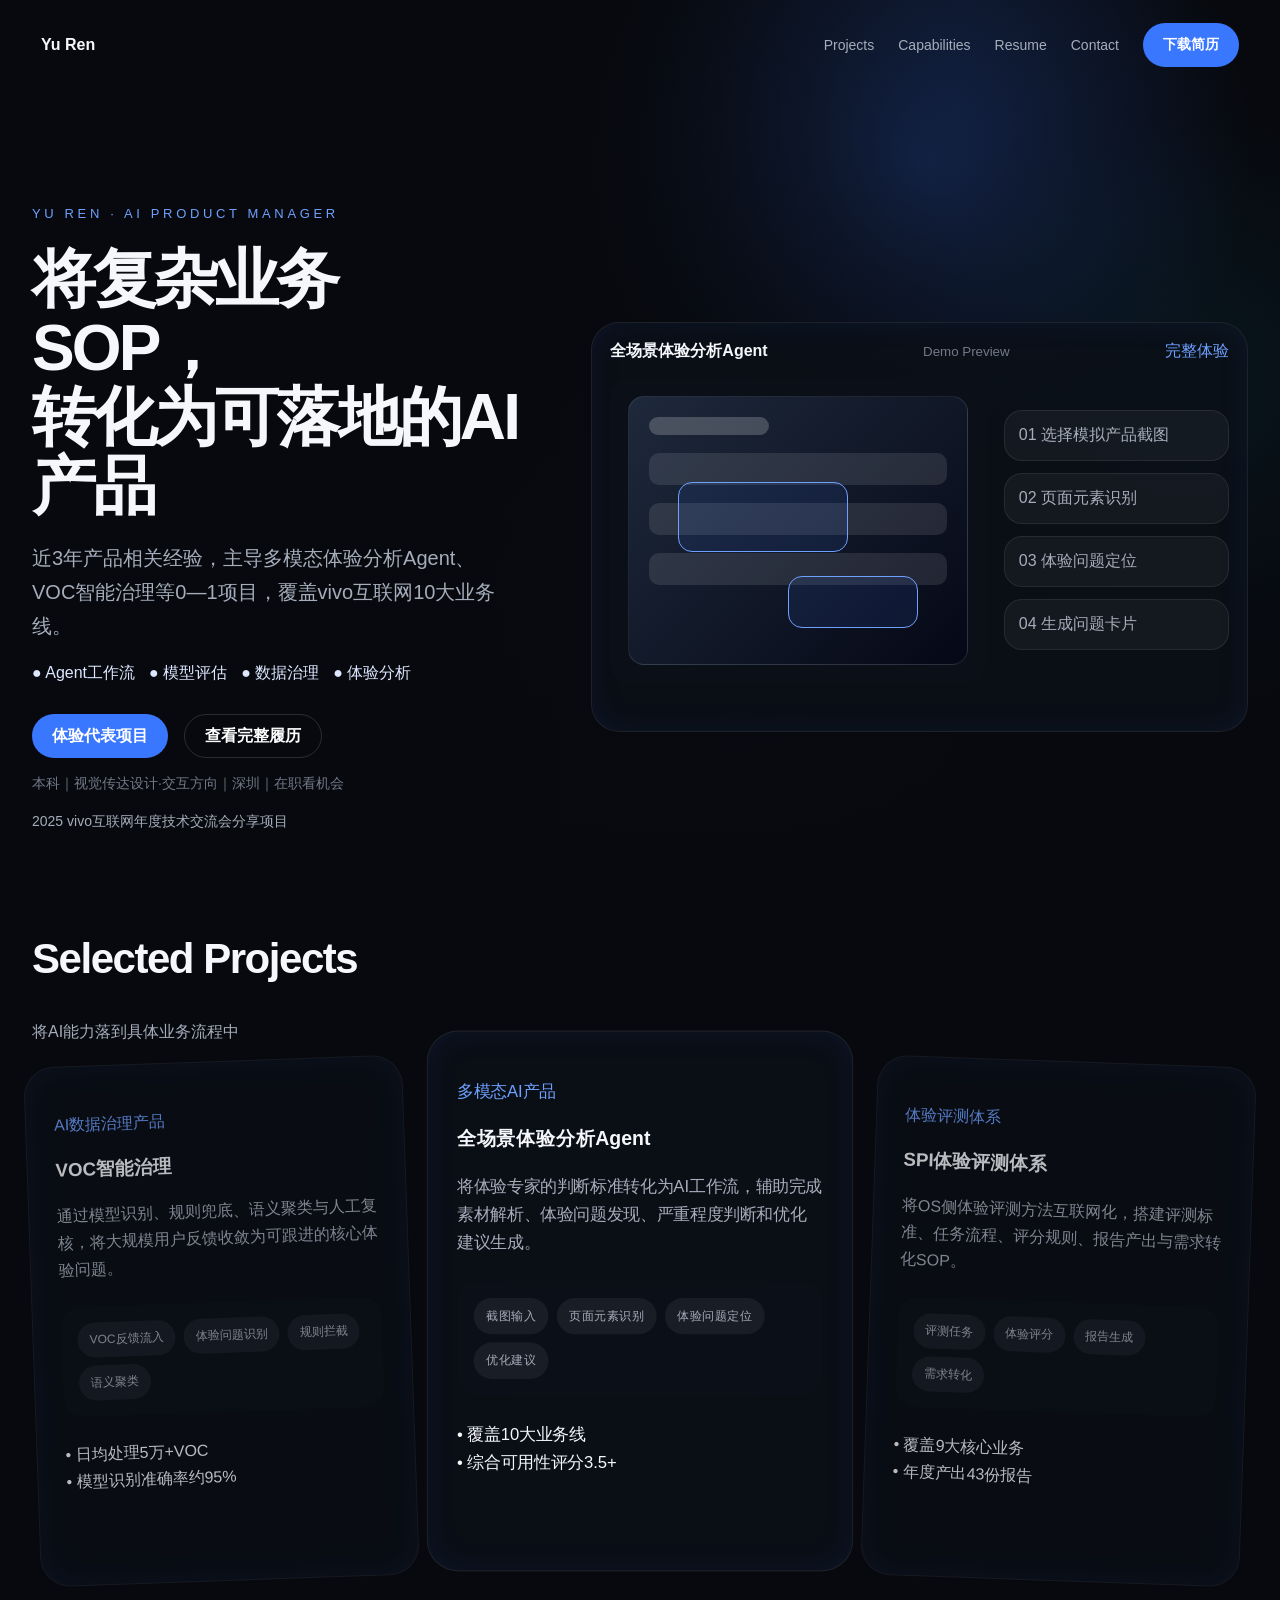
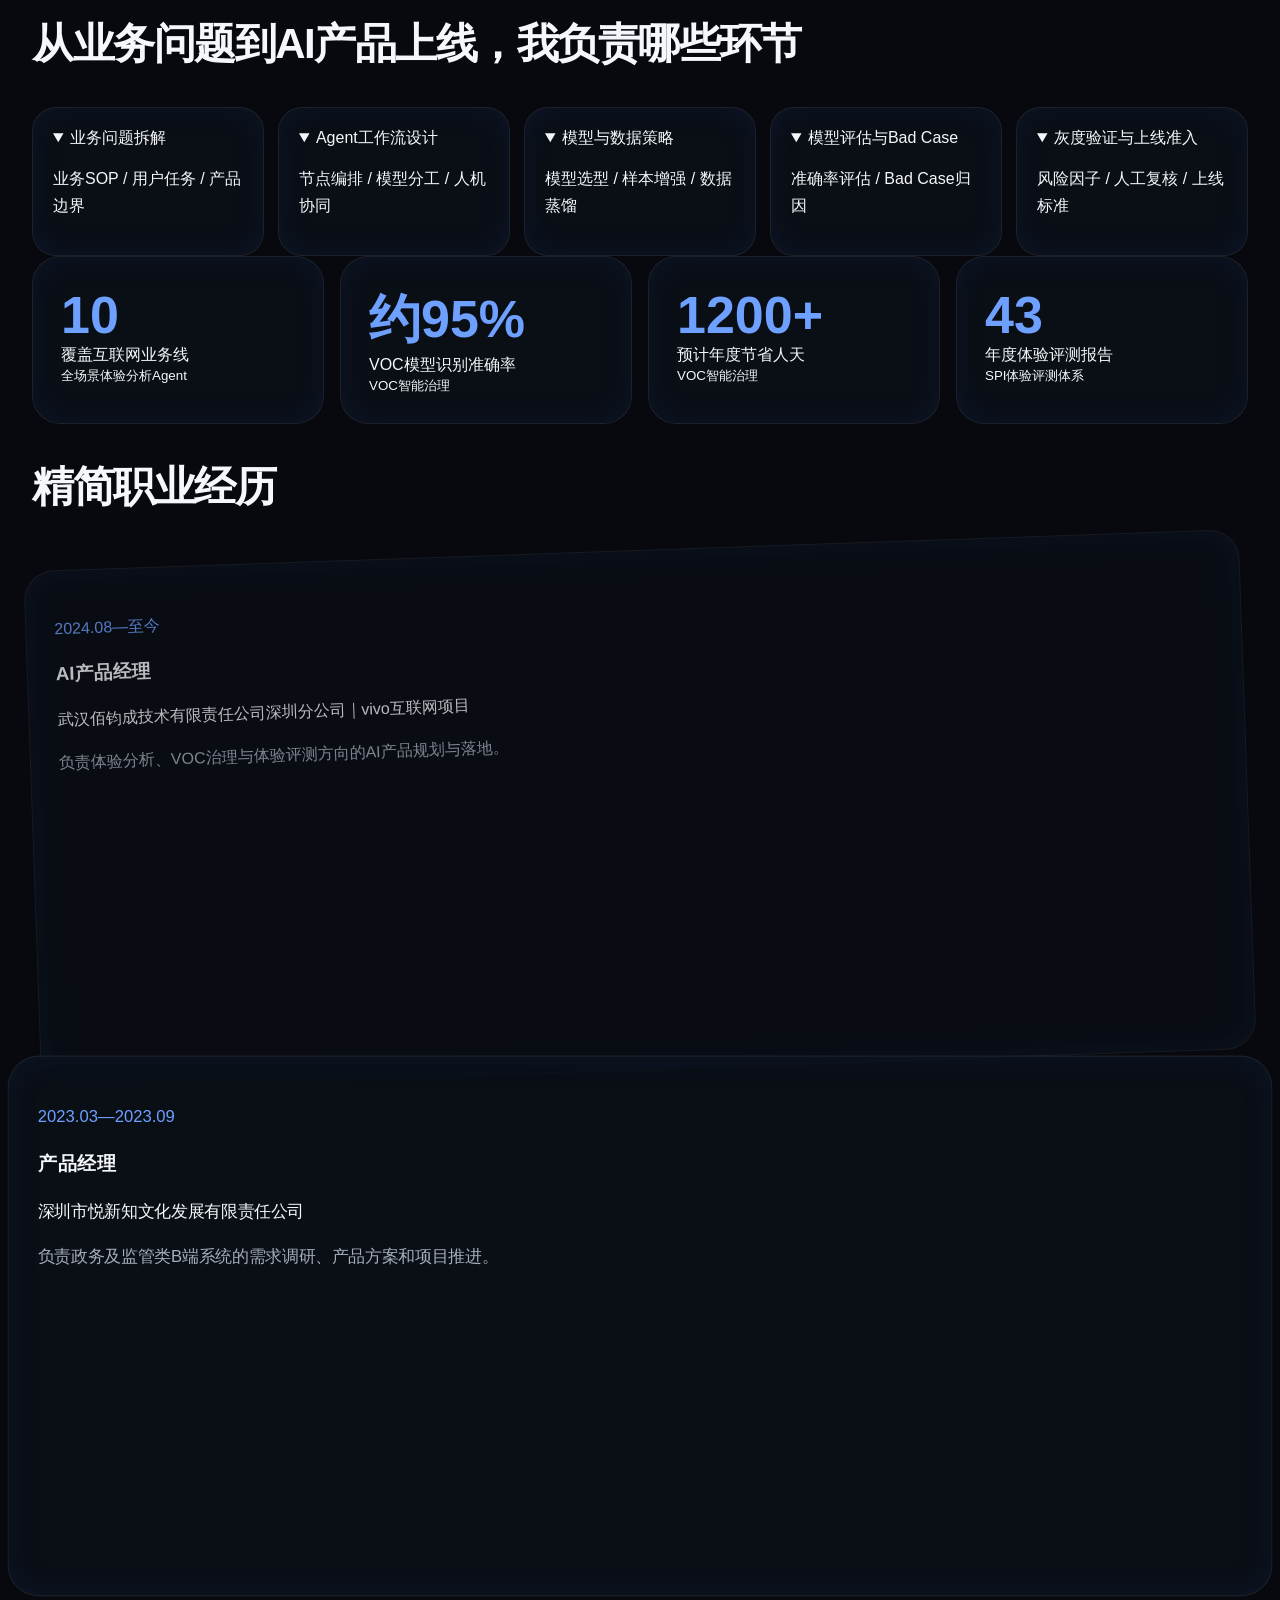
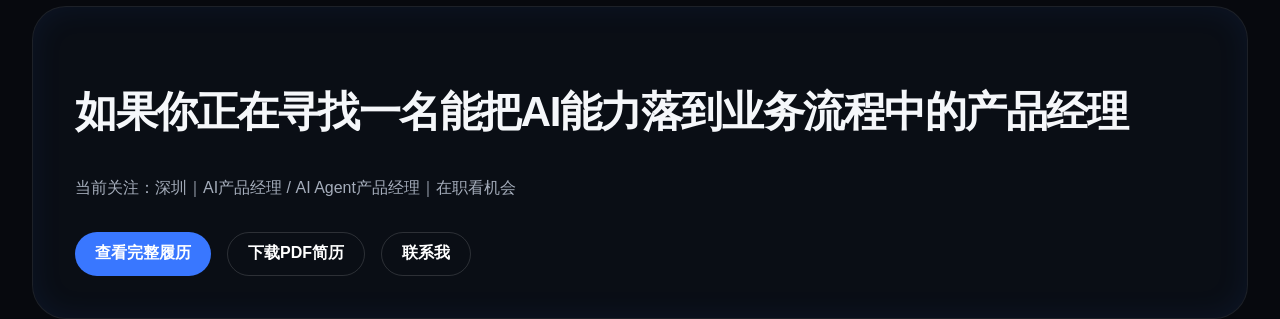
==== index.html @ 986f61cc "Create index.html" ====
<!doctype html>
<html lang="zh-CN">
<head>
  <meta charset="utf-8" />
  <meta name="viewport" content="width=device-width, initial-scale=1" />
  <title>Yu Ren · AI Product Manager Preview</title>
  <style>
    :root{--bg:#07090E;--card:#10141C;--blue:#3977FF;--hi:#6EA0FF;--text:#F5F7FA;--muted:#A5ADBB;--weak:#717987}*{box-sizing:border-box}html{scroll-behavior:smooth}body{margin:0;background:var(--bg);color:var(--text);font-family:Inter,-apple-system,BlinkMacSystemFont,"Segoe UI",sans-serif}a{color:inherit;text-decoration:none}.shell{max-width:1440px;margin:auto;padding:0 32px}.nav{position:fixed;z-index:20;top:16px;left:50%;transform:translateX(-50%);width:min(1440px,calc(100% - 32px));display:flex;align-items:center;justify-content:space-between;min-height:58px;padding:0 24px;border:1px solid transparent;border-radius:18px;transition:.25s}.nav:hover,.nav.scrolled{background:rgba(7,9,14,.62);backdrop-filter:blur(18px);border-color:rgba(255,255,255,.08)}.nav-links{display:flex;gap:24px;align-items:center;color:var(--muted);font-size:14px}.btn{display:inline-flex;align-items:center;min-height:44px;border-radius:999px;padding:0 20px;background:var(--blue);font-weight:650;color:white}.btn.secondary{background:transparent;border:1px solid rgba(255,255,255,.14)}.hero{position:relative;min-height:800px;height:100vh;overflow:hidden}.diffusion{position:absolute;inset:0;background:radial-gradient(circle at 72% 18%,rgba(57,119,255,.46),transparent 28%),radial-gradient(circle at 93% 46%,rgba(28,207,255,.18),transparent 23%),radial-gradient(circle at 55% 72%,rgba(70,68,185,.24),transparent 30%),#07090E;animation:drift 16s ease-in-out infinite alternate}.diffusion:after{content:"";position:absolute;inset:0;background:linear-gradient(90deg,#07090E 0%,rgba(7,9,14,.9) 38%,rgba(7,9,14,.38) 75%),linear-gradient(180deg,transparent 0%,#07090E 96%)}@keyframes drift{to{transform:scale(1.08) translate(-2%,1%);filter:blur(8px) saturate(1.12)}}.hero-grid{position:relative;z-index:1;display:grid;grid-template-columns:.4fr .06fr .54fr;align-items:center;min-height:100%;padding-top:110px}.eyebrow{font-size:13px;letter-spacing:.28em;color:var(--hi)}h1{font-size:64px;line-height:1.08;margin:24px 0 0;letter-spacing:-.045em}p{line-height:1.7}.lead{font-size:20px;color:var(--muted);max-width:610px}.tags{display:flex;gap:14px;flex-wrap:wrap;color:#DDE7FF}.actions{display:flex;gap:16px;flex-wrap:wrap;margin-top:30px}.glass{background:rgba(12,16,24,.82);border:1px solid rgba(255,255,255,.08);box-shadow:inset 0 0 32px rgba(57,119,255,.08)}.demo{border-radius:28px;padding:18px;aspect-ratio:16/10;overflow:hidden}.demo-head{display:flex;justify-content:space-between;align-items:center;gap:12px}.demo-body{height:82%;display:grid;grid-template-columns:1.25fr .75fr;gap:18px;margin-top:16px}.screen{position:relative;border-radius:20px;background:#0B1018;padding:18px}.mock{height:100%;border-radius:16px;border:1px solid rgba(255,255,255,.1);background:linear-gradient(135deg,#1e293b,#050816);padding:20px}.line{height:32px;margin-top:18px;border-radius:10px;background:rgba(255,255,255,.1)}.box{position:absolute;border:1px solid var(--hi);background:rgba(57,119,255,.1);border-radius:14px;animation:pulse 10.5s infinite}.box.a{left:18%;top:34%;width:170px;height:70px}.box.b{right:18%;bottom:18%;width:130px;height:52px;animation-delay:2s}.steps{display:grid;align-content:center;gap:12px}.step{padding:14px;border-radius:18px;background:rgba(255,255,255,.045);border:1px solid rgba(255,255,255,.08);color:var(--muted);animation:pulse 10.5s infinite}.step:nth-child(2){animation-delay:1.5s}.step:nth-child(3){animation-delay:3s}.step:nth-child(4){animation-delay:4.5s}@keyframes pulse{0%,15%,100%{opacity:.38;transform:translateY(0)}8%{opacity:1;transform:translateY(-3px)}}section{padding:96px 0}.section-title{font-size:42px;letter-spacing:-.035em}.projects{display:grid;grid-template-columns:1fr 1.08fr 1fr;gap:24px;align-items:center}.card{min-height:520px;border-radius:30px;padding:28px;transition:.35s}.card:nth-child(1){transform:rotate(-2deg);opacity:.75}.card:nth-child(2){transform:translateY(-20px) scale(1.04)}.card:nth-child(3){transform:rotate(2deg);opacity:.75}.card:hover{transform:translateY(-32px) scale(1.045);opacity:1}.flow{display:flex;flex-wrap:wrap;gap:8px;margin:24px 0;padding:16px;border-radius:20px;background:#0B1018}.pill{font-size:12px;color:var(--muted);background:rgba(255,255,255,.06);border-radius:999px;padding:9px 12px}.metrics{display:grid;grid-template-columns:repeat(4,1fr);gap:16px}.metric{border-radius:28px;padding:28px}.metric b{display:block;font-size:52px;color:var(--hi)}.timeline{display:grid;gap:16px}.cap{display:grid;grid-template-columns:repeat(5,1fr);gap:14px}.cap details{border-radius:24px;padding:20px}.contact{border-radius:34px;padding:42px}@media(max-width:900px){.shell{padding:0 18px}.nav-links{display:none}.hero{height:auto;min-height:920px}.hero-grid{grid-template-columns:1fr;gap:36px}.hero-grid>span{display:none}h1{font-size:42px}.demo-body,.projects,.metrics,.cap{grid-template-columns:1fr}.card,.card:nth-child(n){transform:none!important;opacity:1}.section-title{font-size:34px}}@media(prefers-reduced-motion:reduce){*,*:before,*:after{animation:none!important;transition:none!important;scroll-behavior:auto!important}}
  </style>
</head>
<body>
  <nav class="nav" id="nav"><strong>Yu Ren</strong><div class="nav-links"><a href="#projects">Projects</a><a href="#capabilities">Capabilities</a><a href="#resume">Resume</a><a href="#contact">Contact</a><a class="btn" href="#resume">下载简历</a></div></nav>
  <main>
    <section class="hero"><div class="diffusion"></div><div class="shell hero-grid"><div><div class="eyebrow">YU REN · AI PRODUCT MANAGER</div><h1>将复杂业务SOP，<br>转化为可落地的AI产品</h1><p class="lead">近3年产品相关经验，主导多模态体验分析Agent、VOC智能治理等0—1项目，覆盖vivo互联网10大业务线。</p><div class="tags"><span>● Agent工作流</span><span>● 模型评估</span><span>● 数据治理</span><span>● 体验分析</span></div><div class="actions"><a class="btn" href="#agent">体验代表项目</a><a class="btn secondary" href="#resume">查看完整履历</a></div><p style="color:var(--weak);font-size:14px">本科｜视觉传达设计·交互方向｜深圳｜在职看机会</p><p style="color:var(--muted);font-size:14px">2025 vivo互联网年度技术交流会分享项目</p></div><span></span><div class="demo glass" id="agent"><div class="demo-head"><strong>全场景体验分析Agent</strong><small style="color:var(--weak)">Demo Preview</small><a href="#experience" style="color:var(--hi)">完整体验</a></div><div class="demo-body"><div class="screen"><div class="mock"><div style="width:120px;height:18px;border-radius:9px;background:rgba(255,255,255,.2)"></div><div class="line"></div><div class="line"></div><div class="line"></div></div><div class="box a"></div><div class="box b"></div></div><div class="steps"><div class="step">01 选择模拟产品截图</div><div class="step">02 页面元素识别</div><div class="step">03 体验问题定位</div><div class="step">04 生成问题卡片</div></div></div></div></div></section>
    <section id="projects" class="shell"><h2 class="section-title">Selected Projects</h2><p style="color:var(--muted)">将AI能力落到具体业务流程中</p><div class="projects"><article class="card glass"><p style="color:var(--hi)">AI数据治理产品</p><h3>VOC智能治理</h3><p style="color:var(--muted)">通过模型识别、规则兜底、语义聚类与人工复核，将大规模用户反馈收敛为可跟进的核心体验问题。</p><div class="flow"><span class="pill">VOC反馈流入</span><span class="pill">体验问题识别</span><span class="pill">规则拦截</span><span class="pill">语义聚类</span></div><p>• 日均处理5万+VOC<br>• 模型识别准确率约95%</p></article><article class="card glass"><p style="color:var(--hi)">多模态AI产品</p><h3>全场景体验分析Agent</h3><p style="color:var(--muted)">将体验专家的判断标准转化为AI工作流，辅助完成素材解析、体验问题发现、严重程度判断和优化建议生成。</p><div class="flow"><span class="pill">截图输入</span><span class="pill">页面元素识别</span><span class="pill">体验问题定位</span><span class="pill">优化建议</span></div><p>• 覆盖10大业务线<br>• 综合可用性评分3.5+</p></article><article class="card glass"><p style="color:var(--hi)">体验评测体系</p><h3>SPI体验评测体系</h3><p style="color:var(--muted)">将OS侧体验评测方法互联网化，搭建评测标准、任务流程、评分规则、报告产出与需求转化SOP。</p><div class="flow"><span class="pill">评测任务</span><span class="pill">体验评分</span><span class="pill">报告生成</span><span class="pill">需求转化</span></div><p>• 覆盖9大核心业务<br>• 年度产出43份报告</p></article></div></section>
    <section id="capabilities" class="shell"><h2 class="section-title">从业务问题到AI产品上线，我负责哪些环节</h2><div class="cap"><details class="glass" open><summary>业务问题拆解</summary><p>业务SOP / 用户任务 / 产品边界</p></details><details class="glass" open><summary>Agent工作流设计</summary><p>节点编排 / 模型分工 / 人机协同</p></details><details class="glass" open><summary>模型与数据策略</summary><p>模型选型 / 样本增强 / 数据蒸馏</p></details><details class="glass" open><summary>模型评估与Bad Case</summary><p>准确率评估 / Bad Case归因</p></details><details class="glass" open><summary>灰度验证与上线准入</summary><p>风险因子 / 人工复核 / 上线标准</p></details></div></section>
    <section class="shell"><div class="metrics"><div class="metric glass"><b>10</b>覆盖互联网业务线<br><small>全场景体验分析Agent</small></div><div class="metric glass"><b>约95%</b>VOC模型识别准确率<br><small>VOC智能治理</small></div><div class="metric glass"><b>1200+</b>预计年度节省人天<br><small>VOC智能治理</small></div><div class="metric glass"><b>43</b>年度体验评测报告<br><small>SPI体验评测体系</small></div></div></section>
    <section id="resume" class="shell"><h2 class="section-title">精简职业经历</h2><div class="timeline"><article class="glass card"><p style="color:var(--hi)">2024.08—至今</p><h3>AI产品经理</h3><p>武汉佰钧成技术有限责任公司深圳分公司｜vivo互联网项目</p><p style="color:var(--muted)">负责体验分析、VOC治理与体验评测方向的AI产品规划与落地。</p></article><article class="glass card"><p style="color:var(--hi)">2023.03—2023.09</p><h3>产品经理</h3><p>深圳市悦新知文化发展有限责任公司</p><p style="color:var(--muted)">负责政务及监管类B端系统的需求调研、产品方案和项目推进。</p></article></div></section>
    <section id="contact" class="shell"><div class="contact glass"><h2 class="section-title">如果你正在寻找一名能把AI能力落到业务流程中的产品经理</h2><p style="color:var(--muted)">当前关注：深圳｜AI产品经理 / AI Agent产品经理｜在职看机会</p><div class="actions"><a class="btn" href="#resume">查看完整履历</a><a class="btn secondary" href="#">下载PDF简历</a><a class="btn secondary" href="mailto:your.email@example.com">联系我</a></div></div></section>
  </main>
  <script>const nav=document.getElementById('nav');addEventListener('scroll',()=>nav.classList.toggle('scrolled',scrollY>24),{passive:true});</script>
</body>
</html>
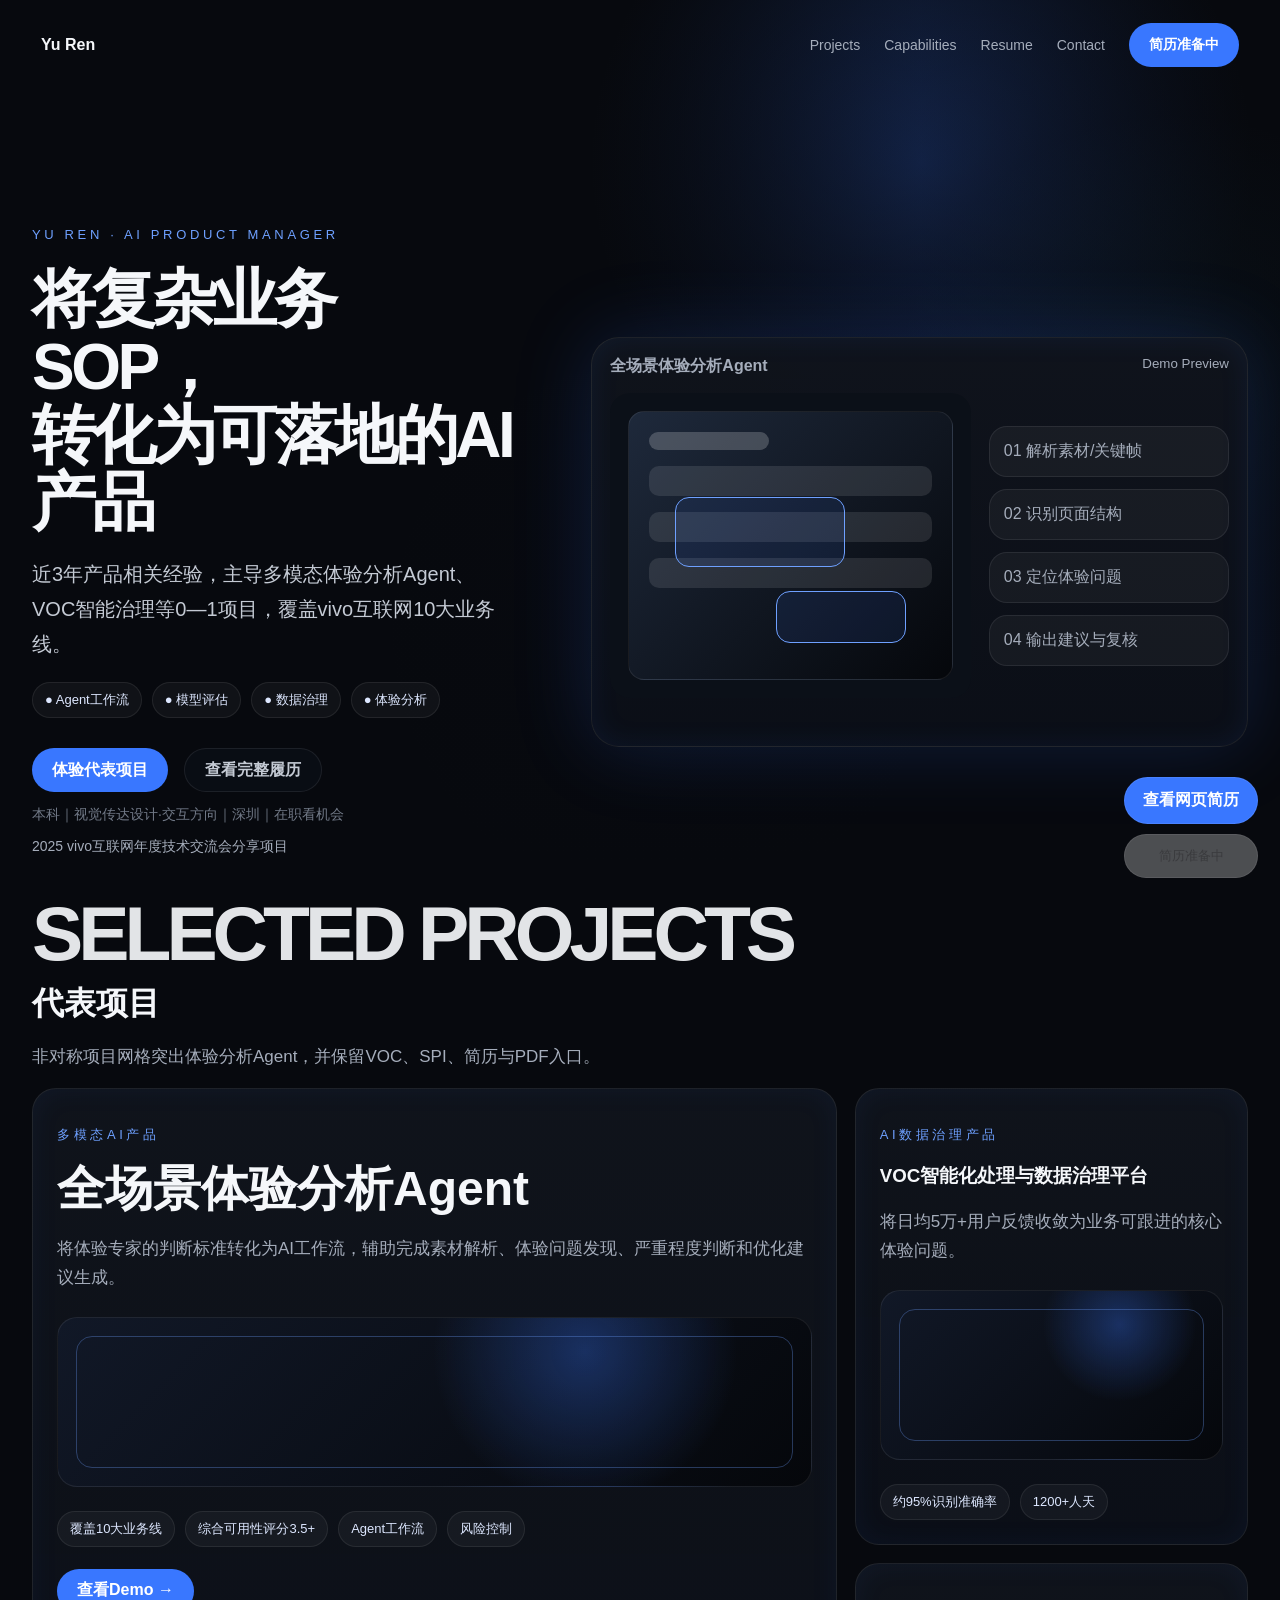
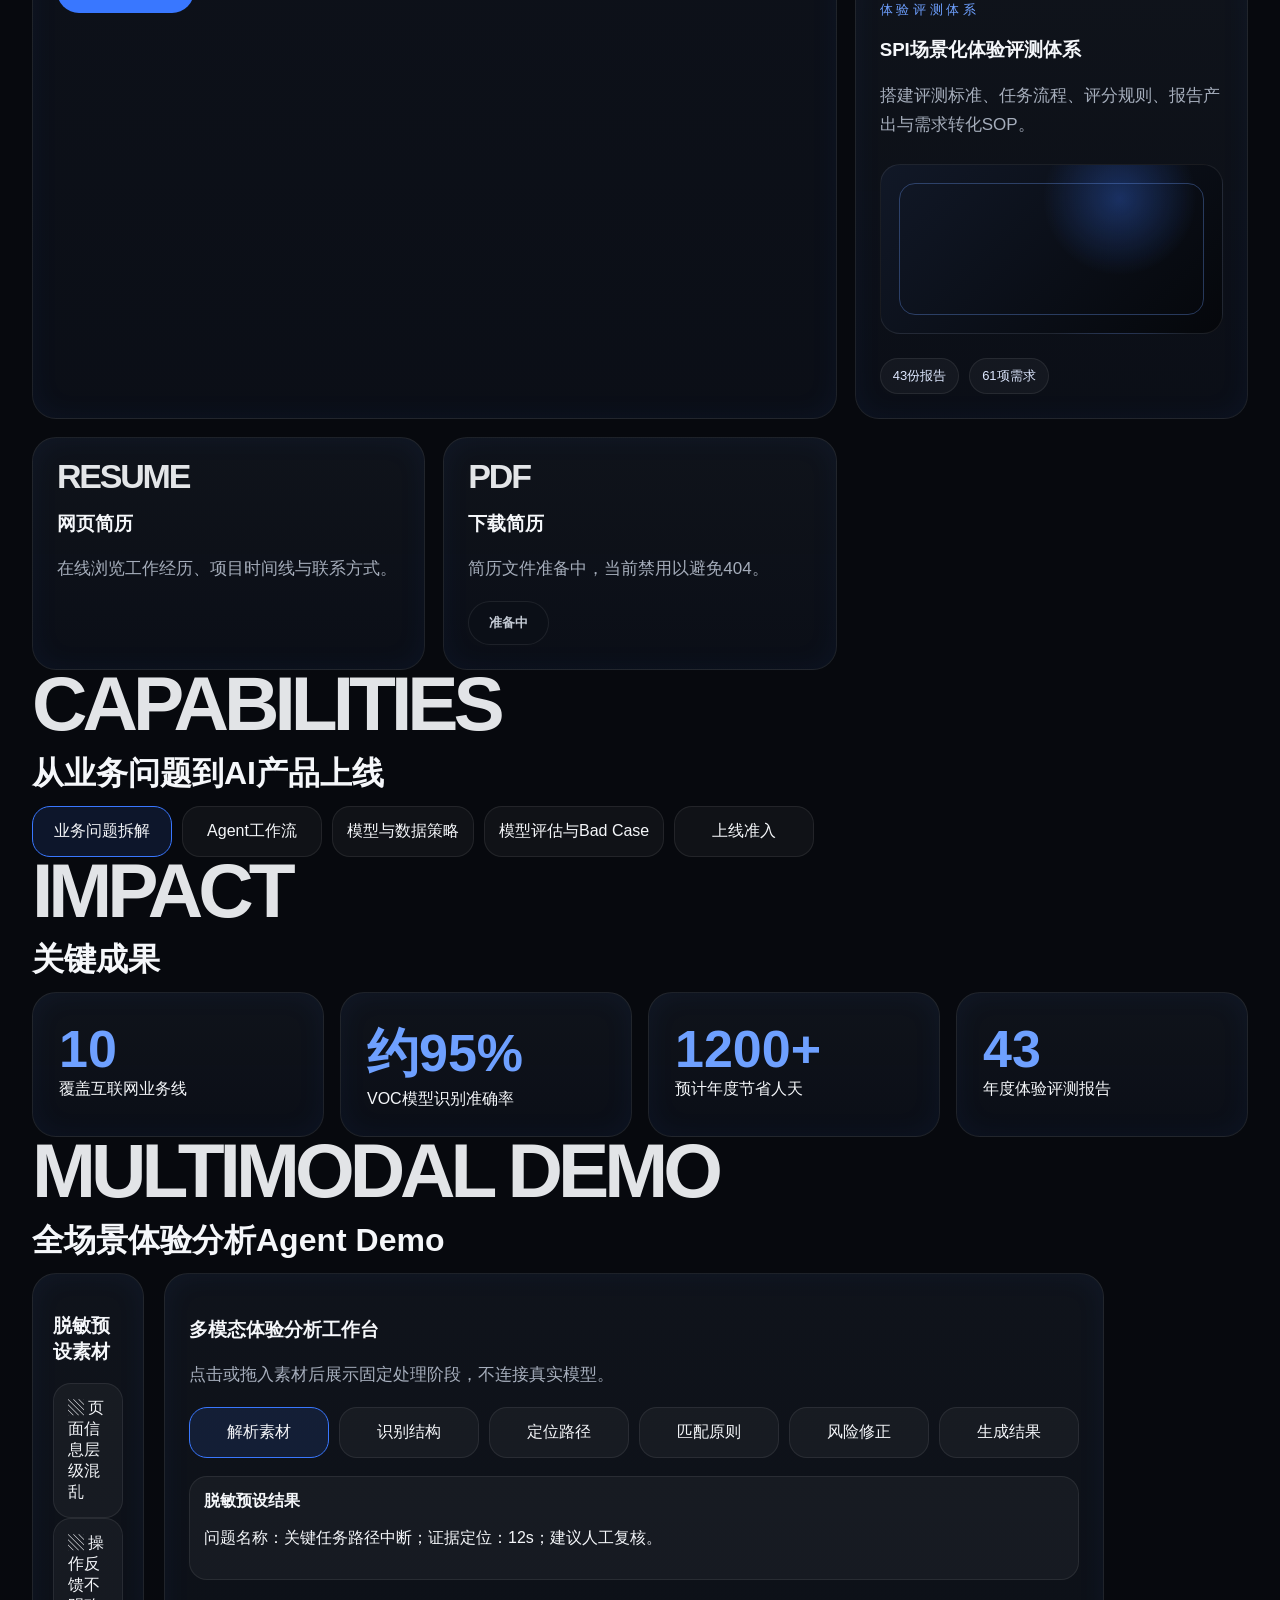
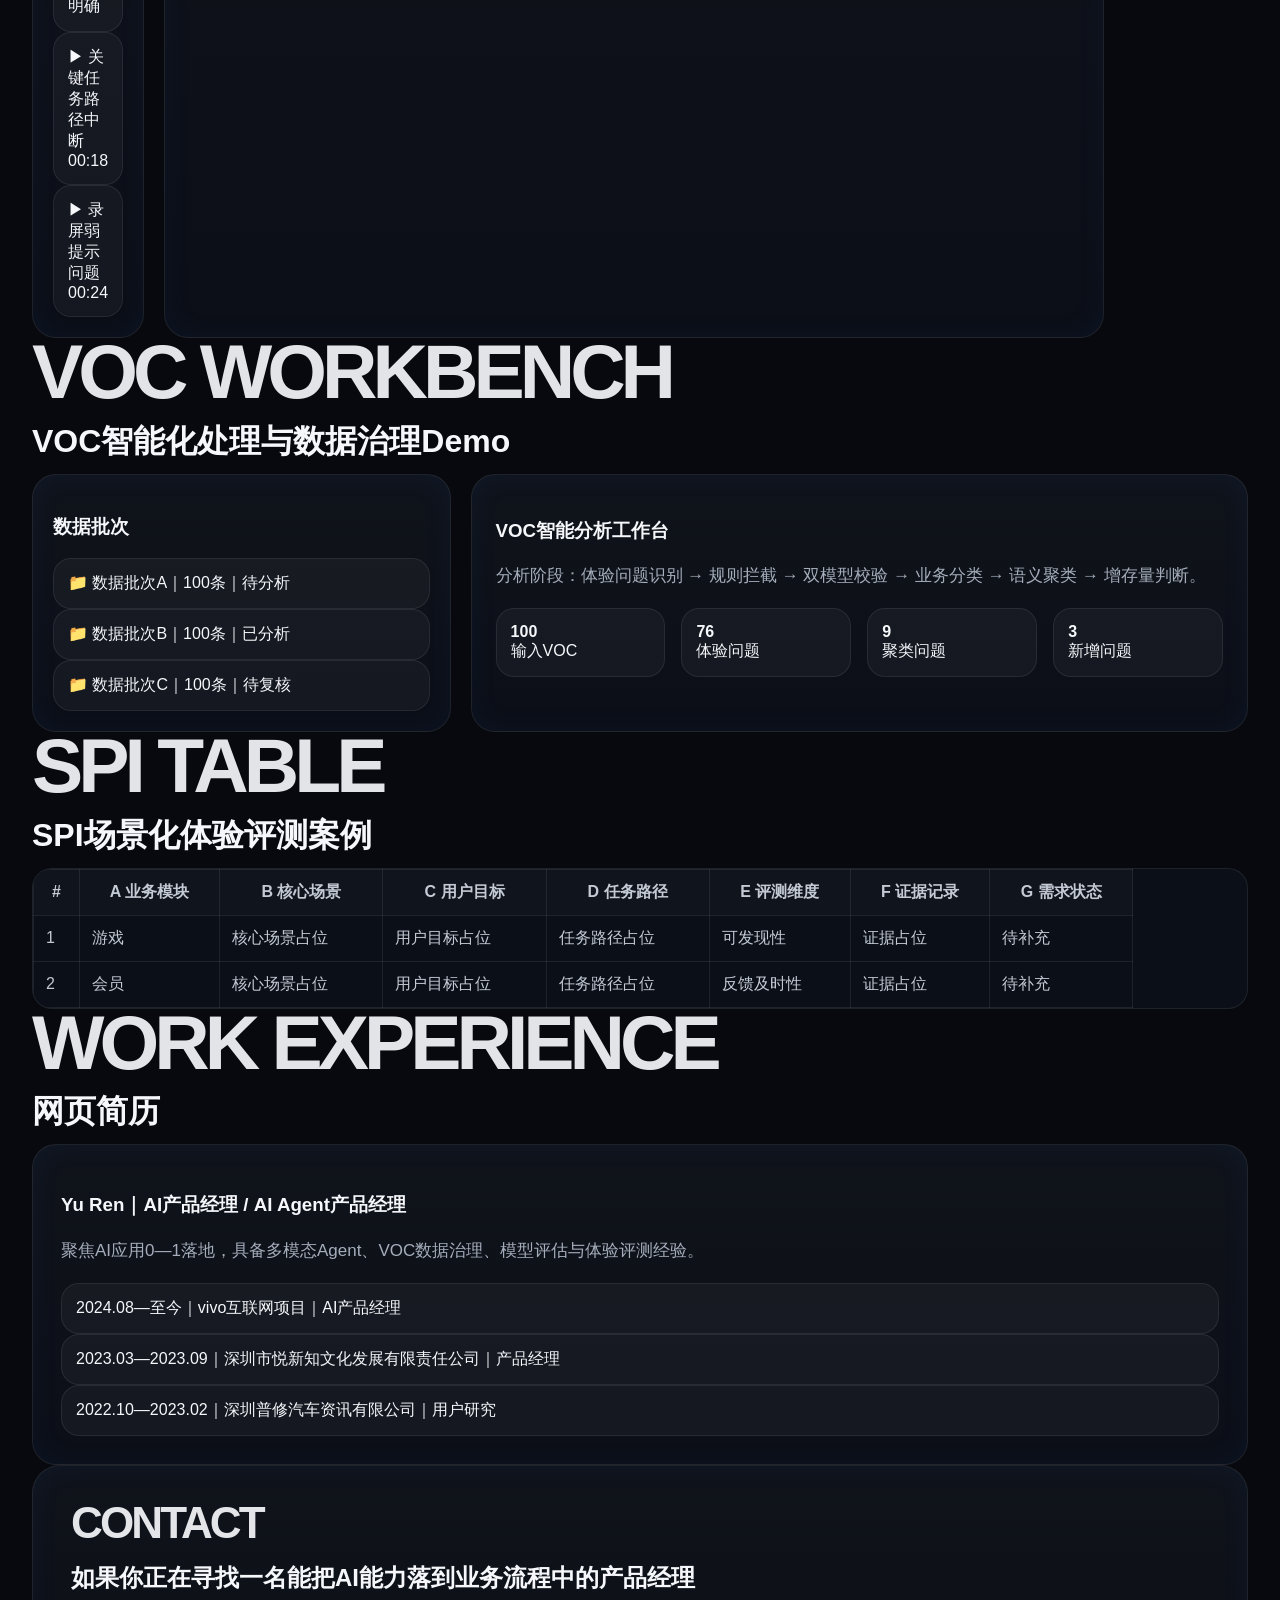
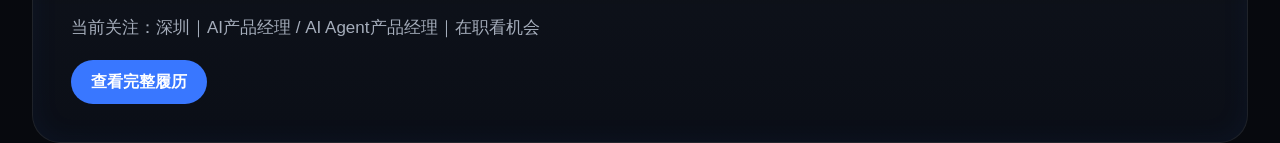
==== commit 73627aa1: "Update index.html" ====
--- a/index.html
+++ b/index.html
@@ -1,23 +1,3 @@
-<!doctype html>
-<html lang="zh-CN">
-<head>
-  <meta charset="utf-8" />
-  <meta name="viewport" content="width=device-width, initial-scale=1" />
-  <title>Yu Ren · AI Product Manager Preview</title>
-  <style>
-    :root{--bg:#07090E;--card:#10141C;--blue:#3977FF;--hi:#6EA0FF;--text:#F5F7FA;--muted:#A5ADBB;--weak:#717987}*{box-sizing:border-box}html{scroll-behavior:smooth}body{margin:0;background:var(--bg);color:var(--text);font-family:Inter,-apple-system,BlinkMacSystemFont,"Segoe UI",sans-serif}a{color:inherit;text-decoration:none}.shell{max-width:1440px;margin:auto;padding:0 32px}.nav{position:fixed;z-index:20;top:16px;left:50%;transform:translateX(-50%);width:min(1440px,calc(100% - 32px));display:flex;align-items:center;justify-content:space-between;min-height:58px;padding:0 24px;border:1px solid transparent;border-radius:18px;transition:.25s}.nav:hover,.nav.scrolled{background:rgba(7,9,14,.62);backdrop-filter:blur(18px);border-color:rgba(255,255,255,.08)}.nav-links{display:flex;gap:24px;align-items:center;color:var(--muted);font-size:14px}.btn{display:inline-flex;align-items:center;min-height:44px;border-radius:999px;padding:0 20px;background:var(--blue);font-weight:650;color:white}.btn.secondary{background:transparent;border:1px solid rgba(255,255,255,.14)}.hero{position:relative;min-height:800px;height:100vh;overflow:hidden}.diffusion{position:absolute;inset:0;background:radial-gradient(circle at 72% 18%,rgba(57,119,255,.46),transparent 28%),radial-gradient(circle at 93% 46%,rgba(28,207,255,.18),transparent 23%),radial-gradient(circle at 55% 72%,rgba(70,68,185,.24),transparent 30%),#07090E;animation:drift 16s ease-in-out infinite alternate}.diffusion:after{content:"";position:absolute;inset:0;background:linear-gradient(90deg,#07090E 0%,rgba(7,9,14,.9) 38%,rgba(7,9,14,.38) 75%),linear-gradient(180deg,transparent 0%,#07090E 96%)}@keyframes drift{to{transform:scale(1.08) translate(-2%,1%);filter:blur(8px) saturate(1.12)}}.hero-grid{position:relative;z-index:1;display:grid;grid-template-columns:.4fr .06fr .54fr;align-items:center;min-height:100%;padding-top:110px}.eyebrow{font-size:13px;letter-spacing:.28em;color:var(--hi)}h1{font-size:64px;line-height:1.08;margin:24px 0 0;letter-spacing:-.045em}p{line-height:1.7}.lead{font-size:20px;color:var(--muted);max-width:610px}.tags{display:flex;gap:14px;flex-wrap:wrap;color:#DDE7FF}.actions{display:flex;gap:16px;flex-wrap:wrap;margin-top:30px}.glass{background:rgba(12,16,24,.82);border:1px solid rgba(255,255,255,.08);box-shadow:inset 0 0 32px rgba(57,119,255,.08)}.demo{border-radius:28px;padding:18px;aspect-ratio:16/10;overflow:hidden}.demo-head{display:flex;justify-content:space-between;align-items:center;gap:12px}.demo-body{height:82%;display:grid;grid-template-columns:1.25fr .75fr;gap:18px;margin-top:16px}.screen{position:relative;border-radius:20px;background:#0B1018;padding:18px}.mock{height:100%;border-radius:16px;border:1px solid rgba(255,255,255,.1);background:linear-gradient(135deg,#1e293b,#050816);padding:20px}.line{height:32px;margin-top:18px;border-radius:10px;background:rgba(255,255,255,.1)}.box{position:absolute;border:1px solid var(--hi);background:rgba(57,119,255,.1);border-radius:14px;animation:pulse 10.5s infinite}.box.a{left:18%;top:34%;width:170px;height:70px}.box.b{right:18%;bottom:18%;width:130px;height:52px;animation-delay:2s}.steps{display:grid;align-content:center;gap:12px}.step{padding:14px;border-radius:18px;background:rgba(255,255,255,.045);border:1px solid rgba(255,255,255,.08);color:var(--muted);animation:pulse 10.5s infinite}.step:nth-child(2){animation-delay:1.5s}.step:nth-child(3){animation-delay:3s}.step:nth-child(4){animation-delay:4.5s}@keyframes pulse{0%,15%,100%{opacity:.38;transform:translateY(0)}8%{opacity:1;transform:translateY(-3px)}}section{padding:96px 0}.section-title{font-size:42px;letter-spacing:-.035em}.projects{display:grid;grid-template-columns:1fr 1.08fr 1fr;gap:24px;align-items:center}.card{min-height:520px;border-radius:30px;padding:28px;transition:.35s}.card:nth-child(1){transform:rotate(-2deg);opacity:.75}.card:nth-child(2){transform:translateY(-20px) scale(1.04)}.card:nth-child(3){transform:rotate(2deg);opacity:.75}.card:hover{transform:translateY(-32px) scale(1.045);opacity:1}.flow{display:flex;flex-wrap:wrap;gap:8px;margin:24px 0;padding:16px;border-radius:20px;background:#0B1018}.pill{font-size:12px;color:var(--muted);background:rgba(255,255,255,.06);border-radius:999px;padding:9px 12px}.metrics{display:grid;grid-template-columns:repeat(4,1fr);gap:16px}.metric{border-radius:28px;padding:28px}.metric b{display:block;font-size:52px;color:var(--hi)}.timeline{display:grid;gap:16px}.cap{display:grid;grid-template-columns:repeat(5,1fr);gap:14px}.cap details{border-radius:24px;padding:20px}.contact{border-radius:34px;padding:42px}@media(max-width:900px){.shell{padding:0 18px}.nav-links{display:none}.hero{height:auto;min-height:920px}.hero-grid{grid-template-columns:1fr;gap:36px}.hero-grid>span{display:none}h1{font-size:42px}.demo-body,.projects,.metrics,.cap{grid-template-columns:1fr}.card,.card:nth-child(n){transform:none!important;opacity:1}.section-title{font-size:34px}}@media(prefers-reduced-motion:reduce){*,*:before,*:after{animation:none!important;transition:none!important;scroll-behavior:auto!important}}
-  </style>
-</head>
-<body>
-  <nav class="nav" id="nav"><strong>Yu Ren</strong><div class="nav-links"><a href="#projects">Projects</a><a href="#capabilities">Capabilities</a><a href="#resume">Resume</a><a href="#contact">Contact</a><a class="btn" href="#resume">下载简历</a></div></nav>
-  <main>
-    <section class="hero"><div class="diffusion"></div><div class="shell hero-grid"><div><div class="eyebrow">YU REN · AI PRODUCT MANAGER</div><h1>将复杂业务SOP，<br>转化为可落地的AI产品</h1><p class="lead">近3年产品相关经验，主导多模态体验分析Agent、VOC智能治理等0—1项目，覆盖vivo互联网10大业务线。</p><div class="tags"><span>● Agent工作流</span><span>● 模型评估</span><span>● 数据治理</span><span>● 体验分析</span></div><div class="actions"><a class="btn" href="#agent">体验代表项目</a><a class="btn secondary" href="#resume">查看完整履历</a></div><p style="color:var(--weak);font-size:14px">本科｜视觉传达设计·交互方向｜深圳｜在职看机会</p><p style="color:var(--muted);font-size:14px">2025 vivo互联网年度技术交流会分享项目</p></div><span></span><div class="demo glass" id="agent"><div class="demo-head"><strong>全场景体验分析Agent</strong><small style="color:var(--weak)">Demo Preview</small><a href="#experience" style="color:var(--hi)">完整体验</a></div><div class="demo-body"><div class="screen"><div class="mock"><div style="width:120px;height:18px;border-radius:9px;background:rgba(255,255,255,.2)"></div><div class="line"></div><div class="line"></div><div class="line"></div></div><div class="box a"></div><div class="box b"></div></div><div class="steps"><div class="step">01 选择模拟产品截图</div><div class="step">02 页面元素识别</div><div class="step">03 体验问题定位</div><div class="step">04 生成问题卡片</div></div></div></div></div></section>
-    <section id="projects" class="shell"><h2 class="section-title">Selected Projects</h2><p style="color:var(--muted)">将AI能力落到具体业务流程中</p><div class="projects"><article class="card glass"><p style="color:var(--hi)">AI数据治理产品</p><h3>VOC智能治理</h3><p style="color:var(--muted)">通过模型识别、规则兜底、语义聚类与人工复核，将大规模用户反馈收敛为可跟进的核心体验问题。</p><div class="flow"><span class="pill">VOC反馈流入</span><span class="pill">体验问题识别</span><span class="pill">规则拦截</span><span class="pill">语义聚类</span></div><p>• 日均处理5万+VOC<br>• 模型识别准确率约95%</p></article><article class="card glass"><p style="color:var(--hi)">多模态AI产品</p><h3>全场景体验分析Agent</h3><p style="color:var(--muted)">将体验专家的判断标准转化为AI工作流，辅助完成素材解析、体验问题发现、严重程度判断和优化建议生成。</p><div class="flow"><span class="pill">截图输入</span><span class="pill">页面元素识别</span><span class="pill">体验问题定位</span><span class="pill">优化建议</span></div><p>• 覆盖10大业务线<br>• 综合可用性评分3.5+</p></article><article class="card glass"><p style="color:var(--hi)">体验评测体系</p><h3>SPI体验评测体系</h3><p style="color:var(--muted)">将OS侧体验评测方法互联网化，搭建评测标准、任务流程、评分规则、报告产出与需求转化SOP。</p><div class="flow"><span class="pill">评测任务</span><span class="pill">体验评分</span><span class="pill">报告生成</span><span class="pill">需求转化</span></div><p>• 覆盖9大核心业务<br>• 年度产出43份报告</p></article></div></section>
-    <section id="capabilities" class="shell"><h2 class="section-title">从业务问题到AI产品上线，我负责哪些环节</h2><div class="cap"><details class="glass" open><summary>业务问题拆解</summary><p>业务SOP / 用户任务 / 产品边界</p></details><details class="glass" open><summary>Agent工作流设计</summary><p>节点编排 / 模型分工 / 人机协同</p></details><details class="glass" open><summary>模型与数据策略</summary><p>模型选型 / 样本增强 / 数据蒸馏</p></details><details class="glass" open><summary>模型评估与Bad Case</summary><p>准确率评估 / Bad Case归因</p></details><details class="glass" open><summary>灰度验证与上线准入</summary><p>风险因子 / 人工复核 / 上线标准</p></details></div></section>
-    <section class="shell"><div class="metrics"><div class="metric glass"><b>10</b>覆盖互联网业务线<br><small>全场景体验分析Agent</small></div><div class="metric glass"><b>约95%</b>VOC模型识别准确率<br><small>VOC智能治理</small></div><div class="metric glass"><b>1200+</b>预计年度节省人天<br><small>VOC智能治理</small></div><div class="metric glass"><b>43</b>年度体验评测报告<br><small>SPI体验评测体系</small></div></div></section>
-    <section id="resume" class="shell"><h2 class="section-title">精简职业经历</h2><div class="timeline"><article class="glass card"><p style="color:var(--hi)">2024.08—至今</p><h3>AI产品经理</h3><p>武汉佰钧成技术有限责任公司深圳分公司｜vivo互联网项目</p><p style="color:var(--muted)">负责体验分析、VOC治理与体验评测方向的AI产品规划与落地。</p></article><article class="glass card"><p style="color:var(--hi)">2023.03—2023.09</p><h3>产品经理</h3><p>深圳市悦新知文化发展有限责任公司</p><p style="color:var(--muted)">负责政务及监管类B端系统的需求调研、产品方案和项目推进。</p></article></div></section>
-    <section id="contact" class="shell"><div class="contact glass"><h2 class="section-title">如果你正在寻找一名能把AI能力落到业务流程中的产品经理</h2><p style="color:var(--muted)">当前关注：深圳｜AI产品经理 / AI Agent产品经理｜在职看机会</p><div class="actions"><a class="btn" href="#resume">查看完整履历</a><a class="btn secondary" href="#">下载PDF简历</a><a class="btn secondary" href="mailto:your.email@example.com">联系我</a></div></div></section>
-  </main>
-  <script>const nav=document.getElementById('nav');addEventListener('scroll',()=>nav.classList.toggle('scrolled',scrollY>24),{passive:true});</script>
-</body>
-</html>
+<!doctype html><html lang="zh-CN"><head><meta charset="utf-8"/><meta name="viewport" content="width=device-width,initial-scale=1"/><title>Yu Ren · AI Product Manager</title><style>
+:root{--bg:#07090E;--deep:#05070B;--panel:#0C1018;--card:#10141C;--blue:#3977FF;--hi:#6EA0FF;--cyan:#43C6FF;--text:#F5F7FA;--body:#C4CAD4;--muted:#A5ADBB;--weak:#717987;--line:rgba(255,255,255,.08);--lineB:rgba(110,160,255,.75)}*{box-sizing:border-box}html{scroll-behavior:smooth}body{margin:0;background:var(--bg);color:var(--text);font-family:Inter,-apple-system,BlinkMacSystemFont,"Segoe UI",sans-serif}body:before{content:"";position:fixed;inset:0;pointer-events:none;background-image:radial-gradient(rgba(255,255,255,.04) 1px,transparent 1px);background-size:3px 3px;opacity:.14}a{color:inherit;text-decoration:none}.shell{max-width:1440px;margin:auto;padding:0 32px}.nav{position:fixed;z-index:20;top:16px;left:50%;transform:translateX(-50%);width:min(1440px,calc(100% - 32px));display:flex;align-items:center;justify-content:space-between;min-height:58px;padding:0 24px;border:1px solid transparent;border-radius:18px;transition:.25s}.nav:hover,.nav.scrolled{background:rgba(7,9,14,.62);backdrop-filter:blur(18px);border-color:var(--line)}.nav div{display:flex;gap:24px;align-items:center;color:var(--muted);font-size:14px}.btn{display:inline-flex;align-items:center;justify-content:center;min-height:44px;border-radius:999px;padding:0 20px;background:var(--blue);font-weight:650;color:white}.btn.secondary{background:rgba(12,16,24,.72);border:1px solid var(--line);color:var(--body)}.hero{position:relative;min-height:800px;height:100vh;overflow:hidden}.diffusion{position:absolute;inset:0;background:radial-gradient(circle at 72% 18%,rgba(57,119,255,.44),transparent 28%),radial-gradient(circle at 92% 44%,rgba(67,198,255,.18),transparent 22%),radial-gradient(circle at 52% 70%,rgba(38,48,145,.28),transparent 30%),#07090E;animation:drift 16s ease-in-out infinite alternate}.diffusion:after{content:"";position:absolute;inset:0;background:linear-gradient(90deg,#07090E 0%,rgba(7,9,14,.9) 34%,rgba(7,9,14,.38) 72%,rgba(7,9,14,.72)),linear-gradient(180deg,transparent,#07090E 96%)}@keyframes drift{to{transform:scale(1.08) translate(-2%,1%);filter:blur(8px) saturate(1.12)}}.hero-grid{position:relative;z-index:1;display:grid;grid-template-columns:.4fr .06fr .54fr;align-items:center;min-height:100%;padding-top:110px}.eyebrow{font-size:13px;letter-spacing:.28em;color:var(--hi)}h1{font-size:clamp(42px,5vw,72px);line-height:1.06;letter-spacing:-.055em;margin:24px 0 0}.lead{font-size:20px;line-height:1.75;color:var(--body);max-width:640px}.tags,.chips{display:flex;gap:10px;flex-wrap:wrap}.tags span,.chip{font-size:13px;border:1px solid var(--line);background:rgba(255,255,255,.04);border-radius:999px;padding:8px 12px;color:#DDE7FF}.actions{display:flex;gap:16px;flex-wrap:wrap;margin-top:30px}.glass,.card{background:linear-gradient(180deg,rgba(16,20,28,.96),rgba(12,16,24,.9));border:1px solid var(--line);box-shadow:inset 0 0 30px rgba(57,119,255,.06)}.demo{border-radius:28px;padding:18px;aspect-ratio:16/10;overflow:hidden;box-shadow:0 0 80px rgba(57,119,255,.18),inset 0 0 30px rgba(57,119,255,.08)}.demo-head{display:flex;justify-content:space-between;color:var(--muted)}.demo-body{height:82%;display:grid;grid-template-columns:1.2fr .8fr;gap:18px;margin-top:16px}.screen{position:relative;border-radius:20px;background:#0B1018;padding:18px}.mock{height:100%;border-radius:16px;border:1px solid var(--line);background:linear-gradient(135deg,#1e293b,#05070B);padding:20px}.line{height:30px;margin-top:16px;border-radius:10px;background:rgba(255,255,255,.1)}.box{position:absolute;border:1px solid var(--hi);background:rgba(57,119,255,.1);border-radius:14px;animation:pulse 10s infinite}.box.a{left:18%;top:34%;width:170px;height:70px}.box.b{right:18%;bottom:18%;width:130px;height:52px;animation-delay:2s}.step{padding:14px;border-radius:18px;background:rgba(255,255,255,.045);border:1px solid var(--line);color:var(--muted);animation:pulse 10s infinite}.step:nth-child(2){animation-delay:1.5s}.step:nth-child(3){animation-delay:3s}.step:nth-child(4){animation-delay:4.5s}@keyframes pulse{0%,15%,100%{opacity:.38;transform:translateY(0)}8%{opacity:1;transform:translateY(-3px)}}section{padding:104px 0}.kicker{font-size:clamp(40px,6vw,78px);line-height:.88;font-weight:850;letter-spacing:-.065em;text-transform:uppercase;color:rgba(245,247,250,.92);margin:0}.cn{font-size:32px;margin:14px 0 10px}.desc{color:var(--muted);font-size:17px;max-width:760px;line-height:1.7}.mosaic{display:grid;grid-template-columns:repeat(12,1fr);grid-auto-rows:minmax(190px,auto);gap:18px}.mosaic-card{position:relative;overflow:hidden;border-radius:24px;padding:24px;transition:.38s}.mosaic-card:hover{transform:translateY(-10px);border-color:var(--lineB)}.primary{grid-column:span 8;grid-row:span 2;min-height:540px}.wide,.small{grid-column:span 4}.visual{margin:24px 0;border-radius:20px;min-height:170px;background:radial-gradient(circle at 70% 20%,rgba(57,119,255,.32),transparent 28%),linear-gradient(135deg,#111827,#05070B);border:1px solid var(--line);position:relative;overflow:hidden}.visual:after{content:"";position:absolute;inset:18px;border:1px solid rgba(110,160,255,.32);border-radius:16px}.metrics{display:grid;grid-template-columns:repeat(4,1fr);gap:16px}.metric{border-radius:24px;padding:26px}.metric b{display:block;color:var(--hi);font-size:52px}.workbench{display:grid;grid-template-columns:.35fr .65fr;gap:20px}.folder,.result,.node{border:1px solid var(--line);background:rgba(255,255,255,.04);border-radius:18px;padding:14px}.flow{display:flex;gap:10px;overflow:auto}.node{min-width:140px;text-align:center}.node.active{border-color:var(--blue);background:rgba(57,119,255,.12)}.excel{overflow:auto;border:1px solid var(--line);border-radius:20px;background:#0B1018}.excel table{min-width:1100px;border-collapse:collapse}.excel th,.excel td{border:1px solid var(--line);padding:12px;color:var(--body);white-space:nowrap}.excel th{background:#10141C}.float{position:fixed;right:22px;bottom:22px;z-index:30;display:grid;gap:10px}.float a,.float button{border-radius:999px;padding:12px 18px;border:1px solid var(--line)}@media(max-width:900px){.shell{padding:0 18px}.nav div{display:none}.hero{height:auto;min-height:920px}.hero-grid,.workbench,.metrics{grid-template-columns:1fr}.hero-grid>span{display:none}.mosaic{grid-template-columns:1fr}.primary,.wide,.small{grid-column:1;grid-row:auto;min-height:auto}.float{left:14px;right:14px;grid-template-columns:1fr 1fr}.kicker{font-size:38px}}@media(prefers-reduced-motion:reduce){*,*:before,*:after{animation:none!important;transition:none!important;scroll-behavior:auto!important}}
+</style></head><body><nav class="nav" id="nav"><strong>Yu Ren</strong><div><a href="#projects">Projects</a><a href="#capabilities">Capabilities</a><a href="#resume">Resume</a><a href="#contact">Contact</a><span class="btn">简历准备中</span></div></nav><main><section class="hero"><div class="diffusion"></div><div class="shell hero-grid"><div><p class="eyebrow">YU REN · AI PRODUCT MANAGER</p><h1>将复杂业务SOP，<br>转化为可落地的AI产品</h1><p class="lead">近3年产品相关经验，主导多模态体验分析Agent、VOC智能治理等0—1项目，覆盖vivo互联网10大业务线。</p><div class="tags"><span>● Agent工作流</span><span>● 模型评估</span><span>● 数据治理</span><span>● 体验分析</span></div><div class="actions"><a class="btn" href="#agent-demo">体验代表项目</a><a class="btn secondary" href="#resume">查看完整履历</a></div><p style="color:var(--weak);font-size:14px">本科｜视觉传达设计·交互方向｜深圳｜在职看机会</p><p style="color:var(--muted);font-size:14px">2025 vivo互联网年度技术交流会分享项目</p></div><span></span><div class="demo glass" id="agent-demo"><div class="demo-head"><b>全场景体验分析Agent</b><small>Demo Preview</small></div><div class="demo-body"><div class="screen"><div class="mock"><div style="width:120px;height:18px;border-radius:9px;background:rgba(255,255,255,.2)"></div><div class="line"></div><div class="line"></div><div class="line"></div></div><div class="box a"></div><div class="box b"></div></div><div style="display:grid;align-content:center;gap:12px"><div class="step">01 解析素材/关键帧</div><div class="step">02 识别页面结构</div><div class="step">03 定位体验问题</div><div class="step">04 输出建议与复核</div></div></div></div></div></section><section id="projects" class="shell"><p class="kicker">SELECTED PROJECTS</p><h2 class="cn">代表项目</h2><p class="desc">非对称项目网格突出体验分析Agent，并保留VOC、SPI、简历与PDF入口。</p><div class="mosaic"><article class="mosaic-card card primary"><p class="eyebrow">多模态AI产品</p><h3 style="font-size:48px;line-height:1.05;margin:20px 0">全场景体验分析Agent</h3><p class="desc">将体验专家的判断标准转化为AI工作流，辅助完成素材解析、体验问题发现、严重程度判断和优化建议生成。</p><div class="visual"></div><div class="chips"><span class="chip">覆盖10大业务线</span><span class="chip">综合可用性评分3.5+</span><span class="chip">Agent工作流</span><span class="chip">风险控制</span></div><a class="btn" style="margin-top:22px" href="#experience">查看Demo →</a></article><article class="mosaic-card card wide"><p class="eyebrow">AI数据治理产品</p><h3>VOC智能化处理与数据治理平台</h3><p class="desc">将日均5万+用户反馈收敛为业务可跟进的核心体验问题。</p><div class="visual"></div><div class="chips"><span class="chip">约95%识别准确率</span><span class="chip">1200+人天</span></div></article><article class="mosaic-card card wide"><p class="eyebrow">体验评测体系</p><h3>SPI场景化体验评测体系</h3><p class="desc">搭建评测标准、任务流程、评分规则、报告产出与需求转化SOP。</p><div class="visual"></div><div class="chips"><span class="chip">43份报告</span><span class="chip">61项需求</span></div></article><a href="#resume" class="mosaic-card card small"><p class="kicker" style="font-size:34px">RESUME</p><h3>网页简历</h3><p class="desc">在线浏览工作经历、项目时间线与联系方式。</p></a><article class="mosaic-card card small"><p class="kicker" style="font-size:34px">PDF</p><h3>下载简历</h3><p class="desc">简历文件准备中，当前禁用以避免404。</p><button class="btn secondary" disabled>准备中</button></article></div></section><section id="capabilities" class="shell"><p class="kicker">CAPABILITIES</p><h2 class="cn">从业务问题到AI产品上线</h2><div class="flow"><div class="node active">业务问题拆解</div><div class="node">Agent工作流</div><div class="node">模型与数据策略</div><div class="node">模型评估与Bad Case</div><div class="node">上线准入</div></div></section><section class="shell"><p class="kicker">IMPACT</p><h2 class="cn">关键成果</h2><div class="metrics"><div class="metric card"><b>10</b>覆盖互联网业务线</div><div class="metric card"><b>约95%</b>VOC模型识别准确率</div><div class="metric card"><b>1200+</b>预计年度节省人天</div><div class="metric card"><b>43</b>年度体验评测报告</div></div></section><section id="experience" class="shell"><p class="kicker">MULTIMODAL DEMO</p><h2 class="cn">全场景体验分析Agent Demo</h2><div class="workbench"><div class="card" style="border-radius:24px;padding:20px"><h3>脱敏预设素材</h3><div class="folder">▧ 页面信息层级混乱</div><div class="folder">▧ 操作反馈不明确</div><div class="folder">▶ 关键任务路径中断 00:18</div><div class="folder">▶ 录屏弱提示问题 00:24</div></div><div class="card" style="border-radius:24px;padding:24px"><h3>多模态体验分析工作台</h3><p class="desc">点击或拖入素材后展示固定处理阶段，不连接真实模型。</p><div class="flow"><div class="node active">解析素材</div><div class="node">识别结构</div><div class="node">定位路径</div><div class="node">匹配原则</div><div class="node">风险修正</div><div class="node">生成结果</div></div><div class="result" style="margin-top:18px"><b>脱敏预设结果</b><p>问题名称：关键任务路径中断；证据定位：12s；建议人工复核。</p></div></div></div></section><section id="voc" class="shell"><p class="kicker">VOC WORKBENCH</p><h2 class="cn">VOC智能化处理与数据治理Demo</h2><div class="workbench"><div class="card" style="border-radius:24px;padding:20px"><h3>数据批次</h3><div class="folder">📁 数据批次A｜100条｜待分析</div><div class="folder">📁 数据批次B｜100条｜已分析</div><div class="folder">📁 数据批次C｜100条｜待复核</div></div><div class="card" style="border-radius:24px;padding:24px"><h3>VOC智能分析工作台</h3><p class="desc">分析阶段：体验问题识别 → 规则拦截 → 双模型校验 → 业务分类 → 语义聚类 → 增存量判断。</p><div class="metrics" style="grid-template-columns:repeat(4,1fr)"><div class="result"><b>100</b><br>输入VOC</div><div class="result"><b>76</b><br>体验问题</div><div class="result"><b>9</b><br>聚类问题</div><div class="result"><b>3</b><br>新增问题</div></div></div></div></section><section id="spi" class="shell"><p class="kicker">SPI TABLE</p><h2 class="cn">SPI场景化体验评测案例</h2><div class="excel"><table><tr><th>#</th><th>A 业务模块</th><th>B 核心场景</th><th>C 用户目标</th><th>D 任务路径</th><th>E 评测维度</th><th>F 证据记录</th><th>G 需求状态</th></tr><tr><td>1</td><td>游戏</td><td>核心场景占位</td><td>用户目标占位</td><td>任务路径占位</td><td>可发现性</td><td>证据占位</td><td>待补充</td></tr><tr><td>2</td><td>会员</td><td>核心场景占位</td><td>用户目标占位</td><td>任务路径占位</td><td>反馈及时性</td><td>证据占位</td><td>待补充</td></tr></table></div></section><section id="resume" class="shell"><p class="kicker">WORK EXPERIENCE</p><h2 class="cn">网页简历</h2><div class="card" style="border-radius:24px;padding:28px"><h3>Yu Ren｜AI产品经理 / AI Agent产品经理</h3><p class="desc">聚焦AI应用0—1落地，具备多模态Agent、VOC数据治理、模型评估与体验评测经验。</p><div class="folder">2024.08—至今｜vivo互联网项目｜AI产品经理</div><div class="folder">2023.03—2023.09｜深圳市悦新知文化发展有限责任公司｜产品经理</div><div class="folder">2022.10—2023.02｜深圳普修汽车资讯有限公司｜用户研究</div></div></section><section id="contact" class="shell"><div class="card" style="border-radius:28px;padding:38px"><p class="kicker" style="font-size:44px">CONTACT</p><h2>如果你正在寻找一名能把AI能力落到业务流程中的产品经理</h2><p class="desc">当前关注：深圳｜AI产品经理 / AI Agent产品经理｜在职看机会</p><a class="btn" href="#resume">查看完整履历</a></div></section></main><div class="float"><a class="btn" href="#resume">查看网页简历</a><button disabled>简历准备中</button></div><script>const nav=document.getElementById('nav');addEventListener('scroll',()=>nav.classList.toggle('scrolled',scrollY>24),{passive:true});</script></body></html>
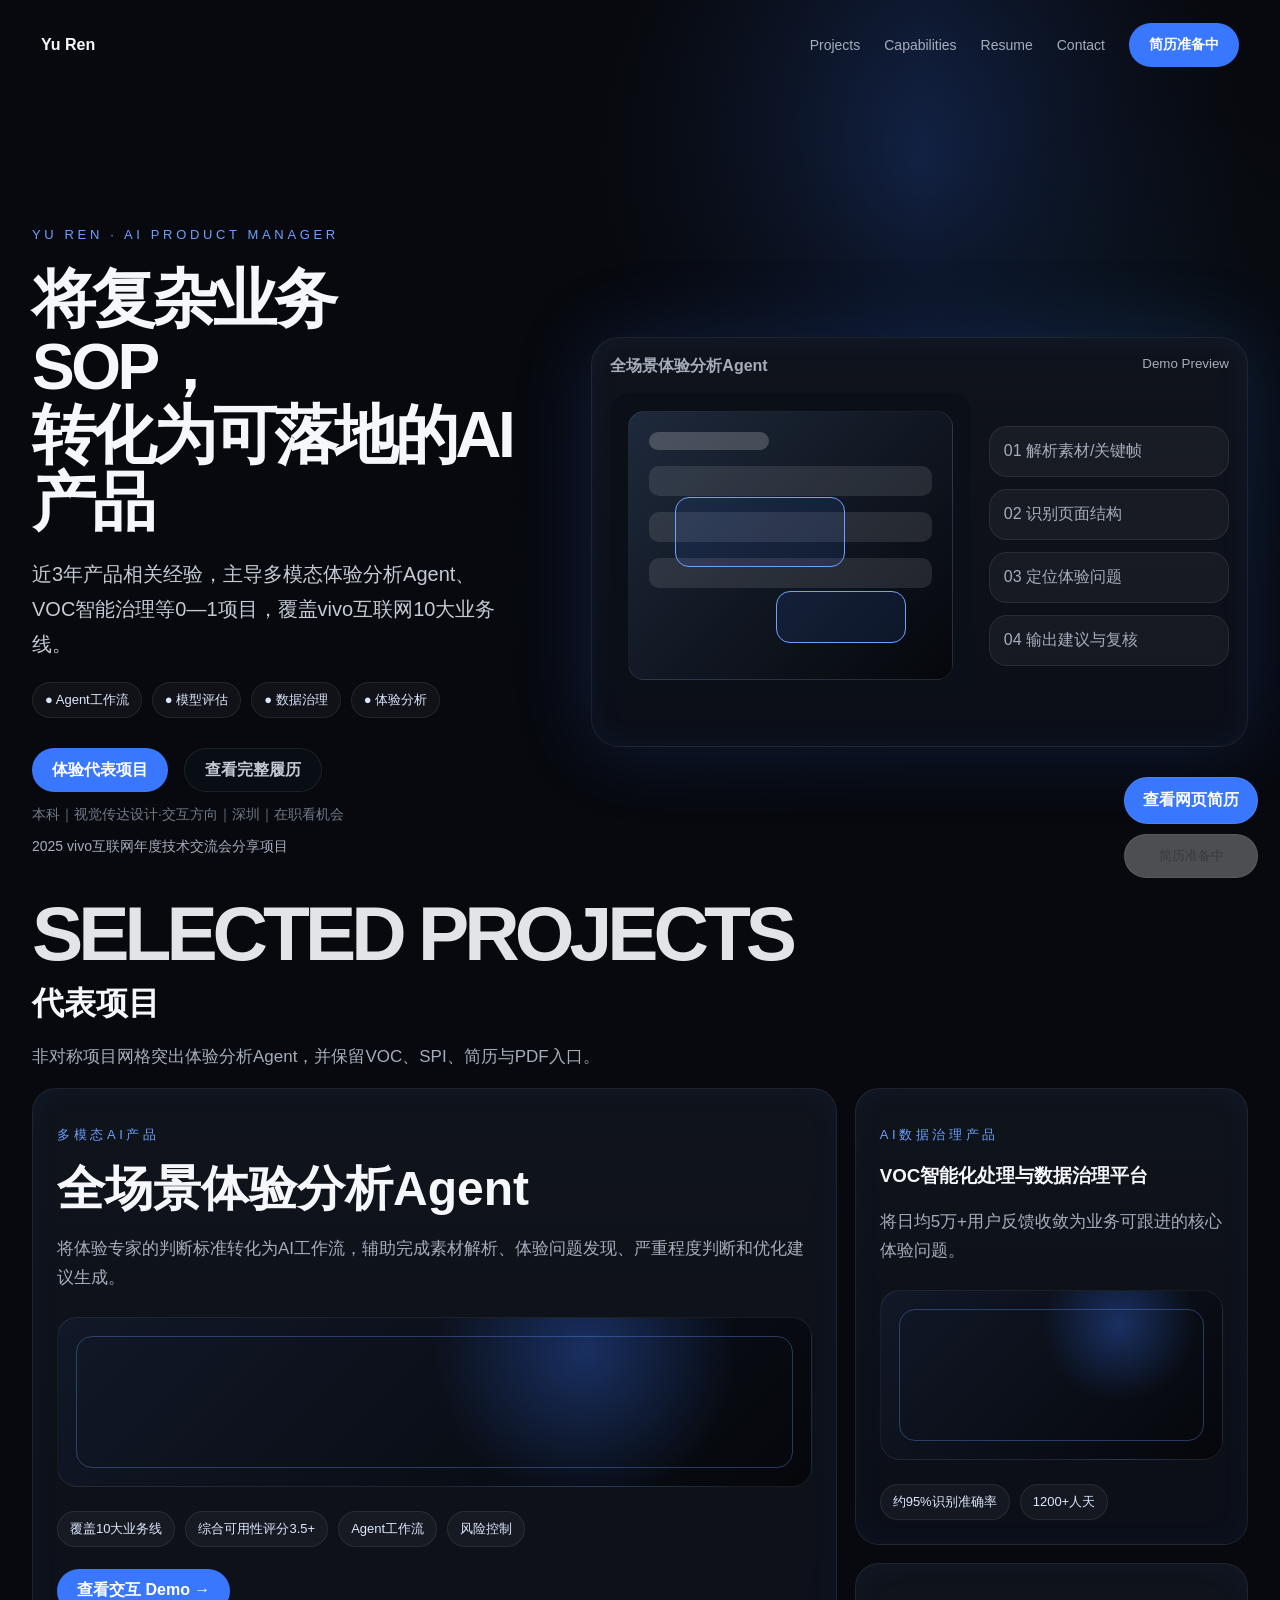
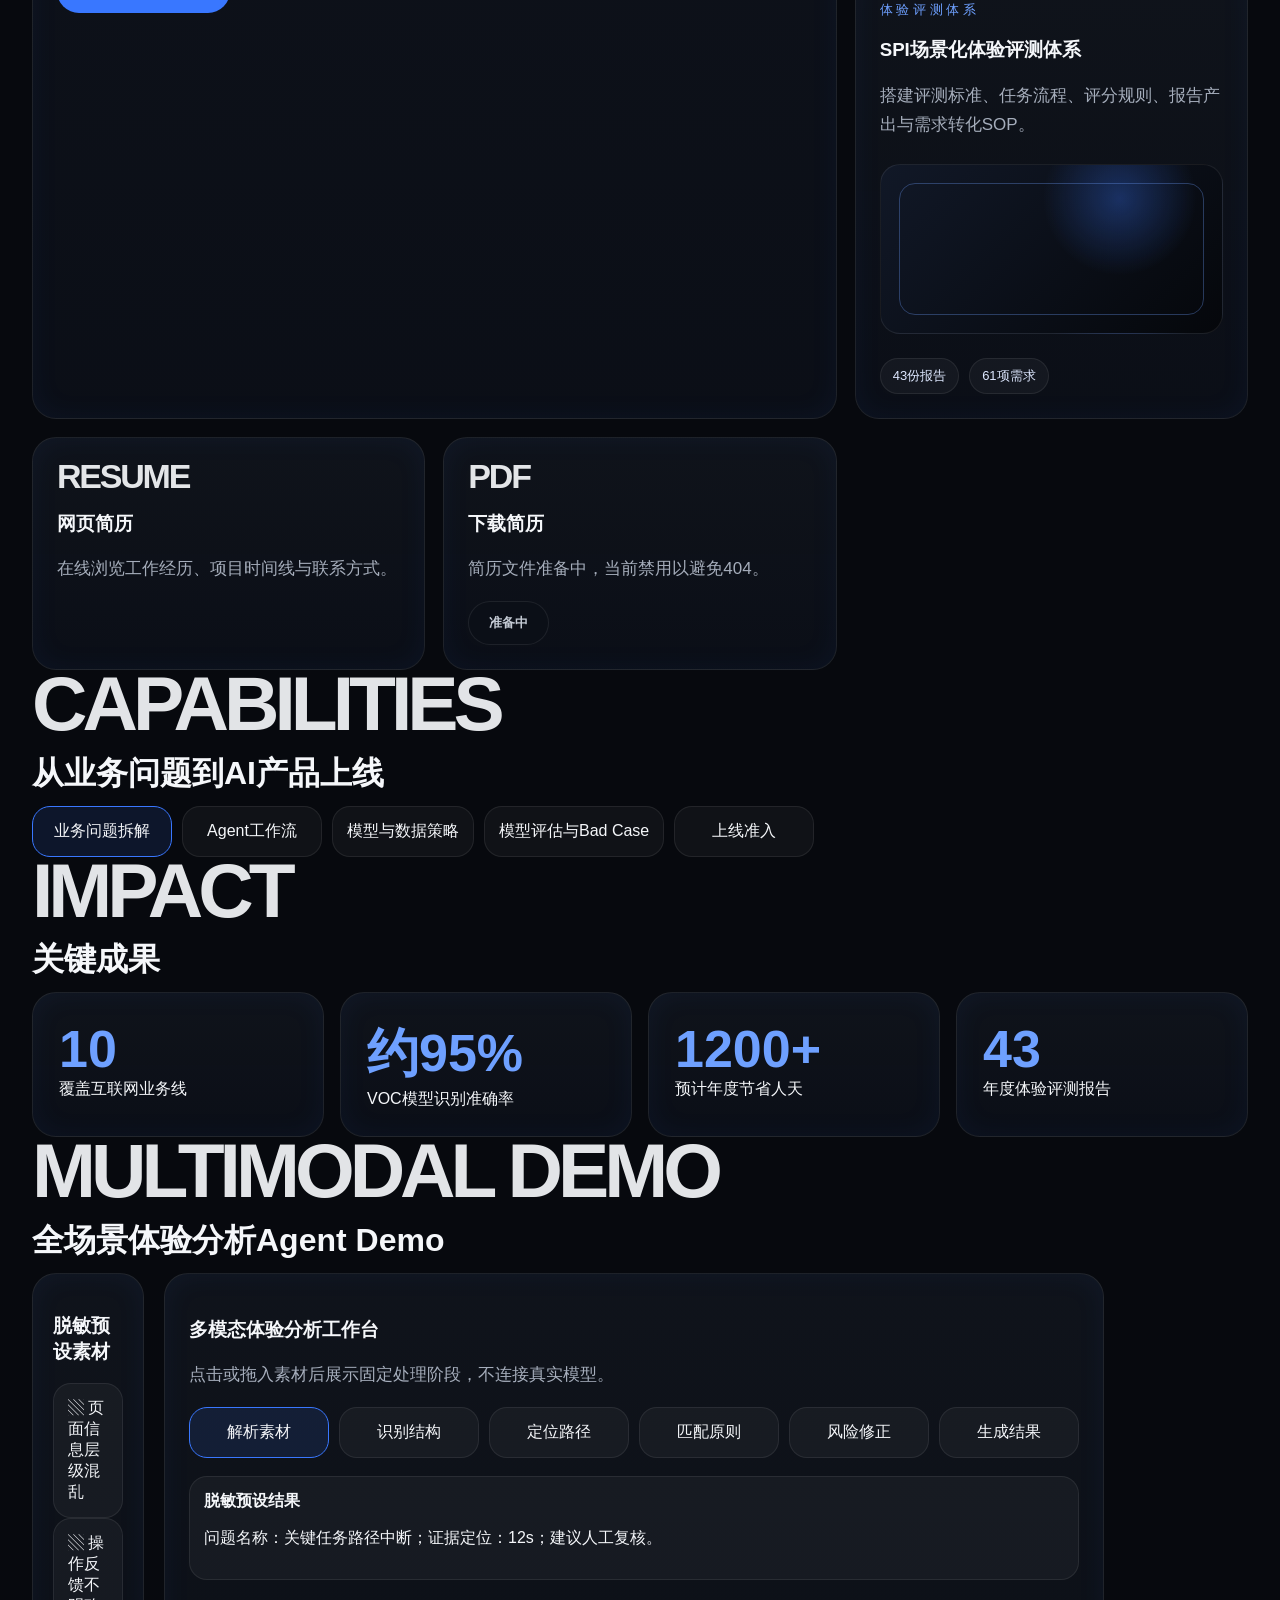
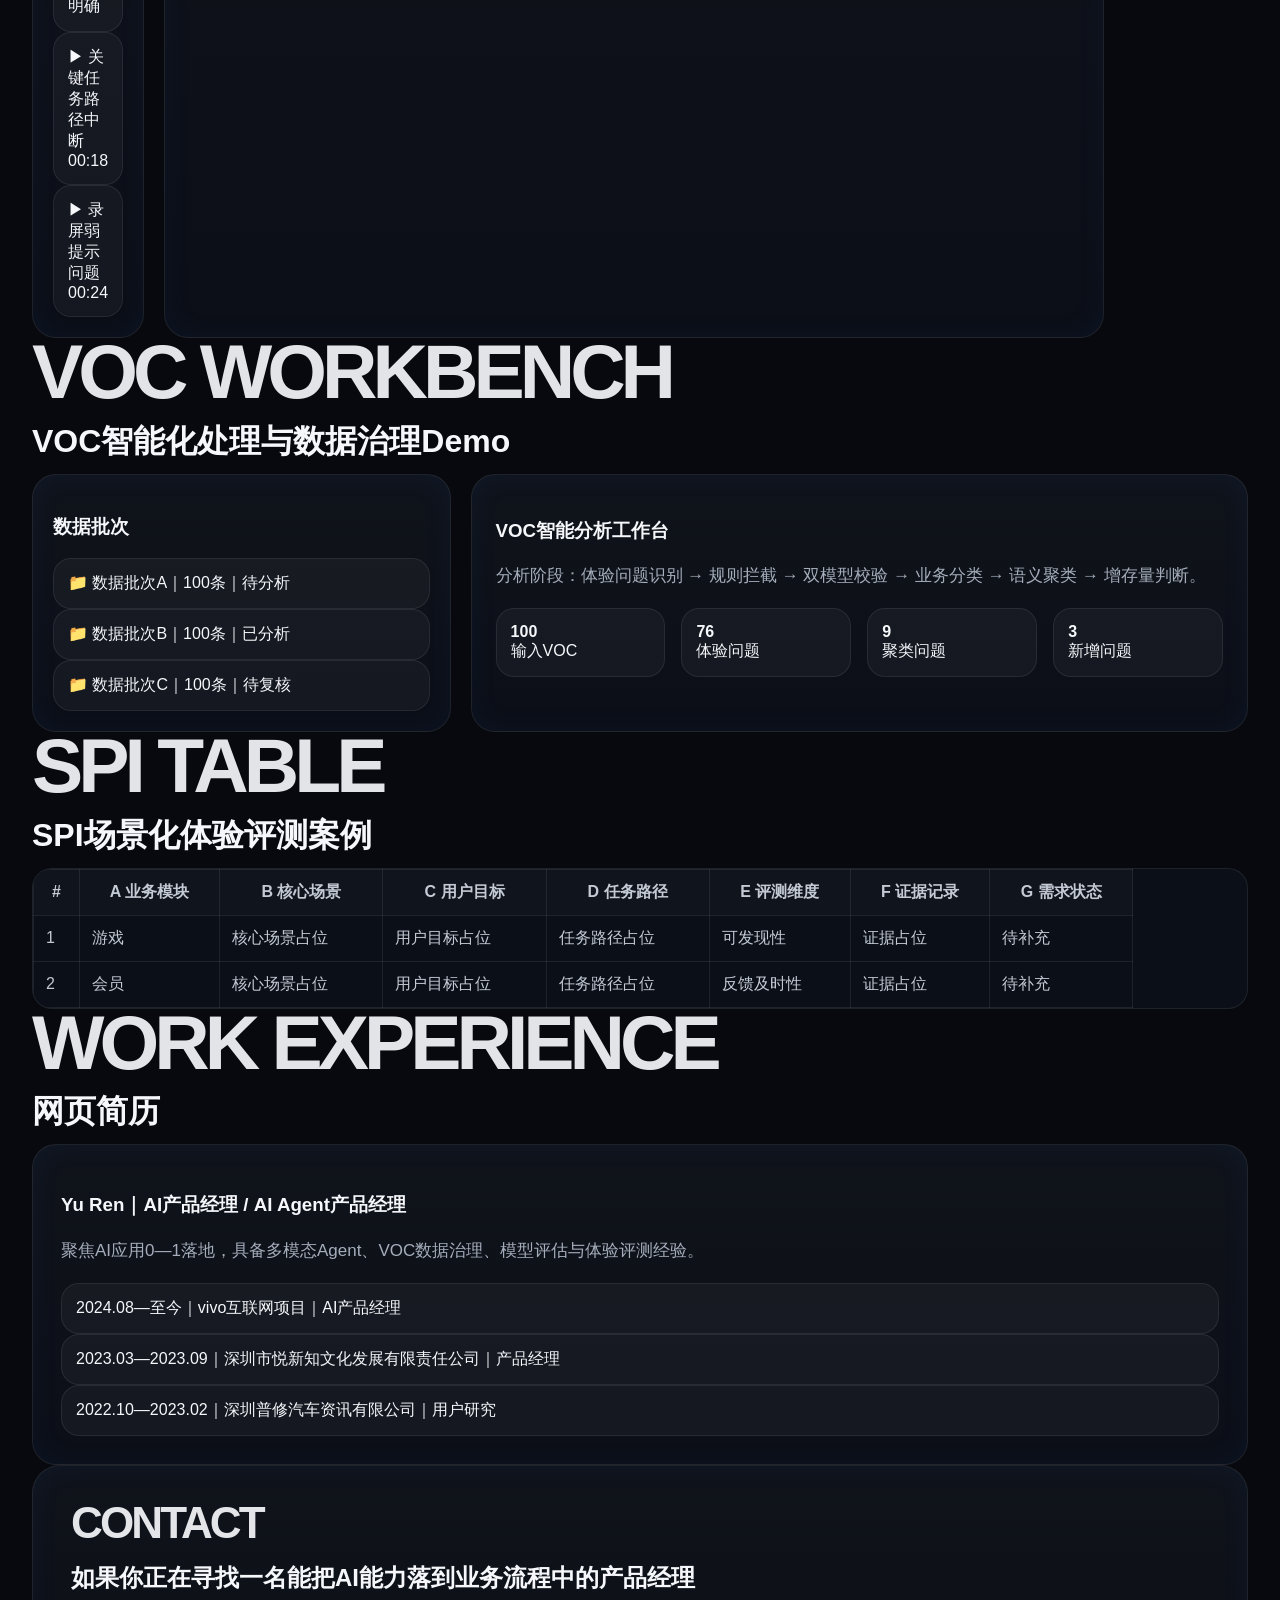
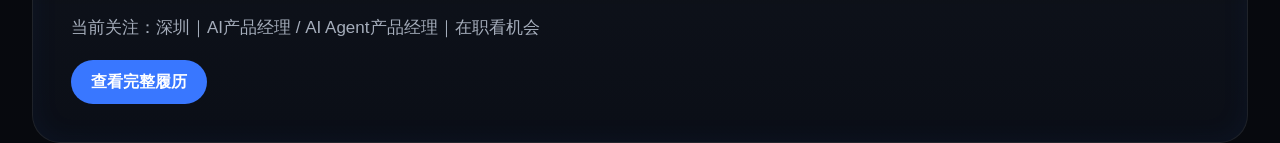
==== commit 06795cde: "Link portfolio to AI UX diagnostic demo" ====
--- a/index.html
+++ b/index.html
@@ -1,3 +1,3 @@
 <!doctype html><html lang="zh-CN"><head><meta charset="utf-8"/><meta name="viewport" content="width=device-width,initial-scale=1"/><title>Yu Ren · AI Product Manager</title><style>
 :root{--bg:#07090E;--deep:#05070B;--panel:#0C1018;--card:#10141C;--blue:#3977FF;--hi:#6EA0FF;--cyan:#43C6FF;--text:#F5F7FA;--body:#C4CAD4;--muted:#A5ADBB;--weak:#717987;--line:rgba(255,255,255,.08);--lineB:rgba(110,160,255,.75)}*{box-sizing:border-box}html{scroll-behavior:smooth}body{margin:0;background:var(--bg);color:var(--text);font-family:Inter,-apple-system,BlinkMacSystemFont,"Segoe UI",sans-serif}body:before{content:"";position:fixed;inset:0;pointer-events:none;background-image:radial-gradient(rgba(255,255,255,.04) 1px,transparent 1px);background-size:3px 3px;opacity:.14}a{color:inherit;text-decoration:none}.shell{max-width:1440px;margin:auto;padding:0 32px}.nav{position:fixed;z-index:20;top:16px;left:50%;transform:translateX(-50%);width:min(1440px,calc(100% - 32px));display:flex;align-items:center;justify-content:space-between;min-height:58px;padding:0 24px;border:1px solid transparent;border-radius:18px;transition:.25s}.nav:hover,.nav.scrolled{background:rgba(7,9,14,.62);backdrop-filter:blur(18px);border-color:var(--line)}.nav div{display:flex;gap:24px;align-items:center;color:var(--muted);font-size:14px}.btn{display:inline-flex;align-items:center;justify-content:center;min-height:44px;border-radius:999px;padding:0 20px;background:var(--blue);font-weight:650;color:white}.btn.secondary{background:rgba(12,16,24,.72);border:1px solid var(--line);color:var(--body)}.hero{position:relative;min-height:800px;height:100vh;overflow:hidden}.diffusion{position:absolute;inset:0;background:radial-gradient(circle at 72% 18%,rgba(57,119,255,.44),transparent 28%),radial-gradient(circle at 92% 44%,rgba(67,198,255,.18),transparent 22%),radial-gradient(circle at 52% 70%,rgba(38,48,145,.28),transparent 30%),#07090E;animation:drift 16s ease-in-out infinite alternate}.diffusion:after{content:"";position:absolute;inset:0;background:linear-gradient(90deg,#07090E 0%,rgba(7,9,14,.9) 34%,rgba(7,9,14,.38) 72%,rgba(7,9,14,.72)),linear-gradient(180deg,transparent,#07090E 96%)}@keyframes drift{to{transform:scale(1.08) translate(-2%,1%);filter:blur(8px) saturate(1.12)}}.hero-grid{position:relative;z-index:1;display:grid;grid-template-columns:.4fr .06fr .54fr;align-items:center;min-height:100%;padding-top:110px}.eyebrow{font-size:13px;letter-spacing:.28em;color:var(--hi)}h1{font-size:clamp(42px,5vw,72px);line-height:1.06;letter-spacing:-.055em;margin:24px 0 0}.lead{font-size:20px;line-height:1.75;color:var(--body);max-width:640px}.tags,.chips{display:flex;gap:10px;flex-wrap:wrap}.tags span,.chip{font-size:13px;border:1px solid var(--line);background:rgba(255,255,255,.04);border-radius:999px;padding:8px 12px;color:#DDE7FF}.actions{display:flex;gap:16px;flex-wrap:wrap;margin-top:30px}.glass,.card{background:linear-gradient(180deg,rgba(16,20,28,.96),rgba(12,16,24,.9));border:1px solid var(--line);box-shadow:inset 0 0 30px rgba(57,119,255,.06)}.demo{border-radius:28px;padding:18px;aspect-ratio:16/10;overflow:hidden;box-shadow:0 0 80px rgba(57,119,255,.18),inset 0 0 30px rgba(57,119,255,.08)}.demo-head{display:flex;justify-content:space-between;color:var(--muted)}.demo-body{height:82%;display:grid;grid-template-columns:1.2fr .8fr;gap:18px;margin-top:16px}.screen{position:relative;border-radius:20px;background:#0B1018;padding:18px}.mock{height:100%;border-radius:16px;border:1px solid var(--line);background:linear-gradient(135deg,#1e293b,#05070B);padding:20px}.line{height:30px;margin-top:16px;border-radius:10px;background:rgba(255,255,255,.1)}.box{position:absolute;border:1px solid var(--hi);background:rgba(57,119,255,.1);border-radius:14px;animation:pulse 10s infinite}.box.a{left:18%;top:34%;width:170px;height:70px}.box.b{right:18%;bottom:18%;width:130px;height:52px;animation-delay:2s}.step{padding:14px;border-radius:18px;background:rgba(255,255,255,.045);border:1px solid var(--line);color:var(--muted);animation:pulse 10s infinite}.step:nth-child(2){animation-delay:1.5s}.step:nth-child(3){animation-delay:3s}.step:nth-child(4){animation-delay:4.5s}@keyframes pulse{0%,15%,100%{opacity:.38;transform:translateY(0)}8%{opacity:1;transform:translateY(-3px)}}section{padding:104px 0}.kicker{font-size:clamp(40px,6vw,78px);line-height:.88;font-weight:850;letter-spacing:-.065em;text-transform:uppercase;color:rgba(245,247,250,.92);margin:0}.cn{font-size:32px;margin:14px 0 10px}.desc{color:var(--muted);font-size:17px;max-width:760px;line-height:1.7}.mosaic{display:grid;grid-template-columns:repeat(12,1fr);grid-auto-rows:minmax(190px,auto);gap:18px}.mosaic-card{position:relative;overflow:hidden;border-radius:24px;padding:24px;transition:.38s}.mosaic-card:hover{transform:translateY(-10px);border-color:var(--lineB)}.primary{grid-column:span 8;grid-row:span 2;min-height:540px}.wide,.small{grid-column:span 4}.visual{margin:24px 0;border-radius:20px;min-height:170px;background:radial-gradient(circle at 70% 20%,rgba(57,119,255,.32),transparent 28%),linear-gradient(135deg,#111827,#05070B);border:1px solid var(--line);position:relative;overflow:hidden}.visual:after{content:"";position:absolute;inset:18px;border:1px solid rgba(110,160,255,.32);border-radius:16px}.metrics{display:grid;grid-template-columns:repeat(4,1fr);gap:16px}.metric{border-radius:24px;padding:26px}.metric b{display:block;color:var(--hi);font-size:52px}.workbench{display:grid;grid-template-columns:.35fr .65fr;gap:20px}.folder,.result,.node{border:1px solid var(--line);background:rgba(255,255,255,.04);border-radius:18px;padding:14px}.flow{display:flex;gap:10px;overflow:auto}.node{min-width:140px;text-align:center}.node.active{border-color:var(--blue);background:rgba(57,119,255,.12)}.excel{overflow:auto;border:1px solid var(--line);border-radius:20px;background:#0B1018}.excel table{min-width:1100px;border-collapse:collapse}.excel th,.excel td{border:1px solid var(--line);padding:12px;color:var(--body);white-space:nowrap}.excel th{background:#10141C}.float{position:fixed;right:22px;bottom:22px;z-index:30;display:grid;gap:10px}.float a,.float button{border-radius:999px;padding:12px 18px;border:1px solid var(--line)}@media(max-width:900px){.shell{padding:0 18px}.nav div{display:none}.hero{height:auto;min-height:920px}.hero-grid,.workbench,.metrics{grid-template-columns:1fr}.hero-grid>span{display:none}.mosaic{grid-template-columns:1fr}.primary,.wide,.small{grid-column:1;grid-row:auto;min-height:auto}.float{left:14px;right:14px;grid-template-columns:1fr 1fr}.kicker{font-size:38px}}@media(prefers-reduced-motion:reduce){*,*:before,*:after{animation:none!important;transition:none!important;scroll-behavior:auto!important}}
-</style></head><body><nav class="nav" id="nav"><strong>Yu Ren</strong><div><a href="#projects">Projects</a><a href="#capabilities">Capabilities</a><a href="#resume">Resume</a><a href="#contact">Contact</a><span class="btn">简历准备中</span></div></nav><main><section class="hero"><div class="diffusion"></div><div class="shell hero-grid"><div><p class="eyebrow">YU REN · AI PRODUCT MANAGER</p><h1>将复杂业务SOP，<br>转化为可落地的AI产品</h1><p class="lead">近3年产品相关经验，主导多模态体验分析Agent、VOC智能治理等0—1项目，覆盖vivo互联网10大业务线。</p><div class="tags"><span>● Agent工作流</span><span>● 模型评估</span><span>● 数据治理</span><span>● 体验分析</span></div><div class="actions"><a class="btn" href="#agent-demo">体验代表项目</a><a class="btn secondary" href="#resume">查看完整履历</a></div><p style="color:var(--weak);font-size:14px">本科｜视觉传达设计·交互方向｜深圳｜在职看机会</p><p style="color:var(--muted);font-size:14px">2025 vivo互联网年度技术交流会分享项目</p></div><span></span><div class="demo glass" id="agent-demo"><div class="demo-head"><b>全场景体验分析Agent</b><small>Demo Preview</small></div><div class="demo-body"><div class="screen"><div class="mock"><div style="width:120px;height:18px;border-radius:9px;background:rgba(255,255,255,.2)"></div><div class="line"></div><div class="line"></div><div class="line"></div></div><div class="box a"></div><div class="box b"></div></div><div style="display:grid;align-content:center;gap:12px"><div class="step">01 解析素材/关键帧</div><div class="step">02 识别页面结构</div><div class="step">03 定位体验问题</div><div class="step">04 输出建议与复核</div></div></div></div></div></section><section id="projects" class="shell"><p class="kicker">SELECTED PROJECTS</p><h2 class="cn">代表项目</h2><p class="desc">非对称项目网格突出体验分析Agent，并保留VOC、SPI、简历与PDF入口。</p><div class="mosaic"><article class="mosaic-card card primary"><p class="eyebrow">多模态AI产品</p><h3 style="font-size:48px;line-height:1.05;margin:20px 0">全场景体验分析Agent</h3><p class="desc">将体验专家的判断标准转化为AI工作流，辅助完成素材解析、体验问题发现、严重程度判断和优化建议生成。</p><div class="visual"></div><div class="chips"><span class="chip">覆盖10大业务线</span><span class="chip">综合可用性评分3.5+</span><span class="chip">Agent工作流</span><span class="chip">风险控制</span></div><a class="btn" style="margin-top:22px" href="#experience">查看Demo →</a></article><article class="mosaic-card card wide"><p class="eyebrow">AI数据治理产品</p><h3>VOC智能化处理与数据治理平台</h3><p class="desc">将日均5万+用户反馈收敛为业务可跟进的核心体验问题。</p><div class="visual"></div><div class="chips"><span class="chip">约95%识别准确率</span><span class="chip">1200+人天</span></div></article><article class="mosaic-card card wide"><p class="eyebrow">体验评测体系</p><h3>SPI场景化体验评测体系</h3><p class="desc">搭建评测标准、任务流程、评分规则、报告产出与需求转化SOP。</p><div class="visual"></div><div class="chips"><span class="chip">43份报告</span><span class="chip">61项需求</span></div></article><a href="#resume" class="mosaic-card card small"><p class="kicker" style="font-size:34px">RESUME</p><h3>网页简历</h3><p class="desc">在线浏览工作经历、项目时间线与联系方式。</p></a><article class="mosaic-card card small"><p class="kicker" style="font-size:34px">PDF</p><h3>下载简历</h3><p class="desc">简历文件准备中，当前禁用以避免404。</p><button class="btn secondary" disabled>准备中</button></article></div></section><section id="capabilities" class="shell"><p class="kicker">CAPABILITIES</p><h2 class="cn">从业务问题到AI产品上线</h2><div class="flow"><div class="node active">业务问题拆解</div><div class="node">Agent工作流</div><div class="node">模型与数据策略</div><div class="node">模型评估与Bad Case</div><div class="node">上线准入</div></div></section><section class="shell"><p class="kicker">IMPACT</p><h2 class="cn">关键成果</h2><div class="metrics"><div class="metric card"><b>10</b>覆盖互联网业务线</div><div class="metric card"><b>约95%</b>VOC模型识别准确率</div><div class="metric card"><b>1200+</b>预计年度节省人天</div><div class="metric card"><b>43</b>年度体验评测报告</div></div></section><section id="experience" class="shell"><p class="kicker">MULTIMODAL DEMO</p><h2 class="cn">全场景体验分析Agent Demo</h2><div class="workbench"><div class="card" style="border-radius:24px;padding:20px"><h3>脱敏预设素材</h3><div class="folder">▧ 页面信息层级混乱</div><div class="folder">▧ 操作反馈不明确</div><div class="folder">▶ 关键任务路径中断 00:18</div><div class="folder">▶ 录屏弱提示问题 00:24</div></div><div class="card" style="border-radius:24px;padding:24px"><h3>多模态体验分析工作台</h3><p class="desc">点击或拖入素材后展示固定处理阶段，不连接真实模型。</p><div class="flow"><div class="node active">解析素材</div><div class="node">识别结构</div><div class="node">定位路径</div><div class="node">匹配原则</div><div class="node">风险修正</div><div class="node">生成结果</div></div><div class="result" style="margin-top:18px"><b>脱敏预设结果</b><p>问题名称：关键任务路径中断；证据定位：12s；建议人工复核。</p></div></div></div></section><section id="voc" class="shell"><p class="kicker">VOC WORKBENCH</p><h2 class="cn">VOC智能化处理与数据治理Demo</h2><div class="workbench"><div class="card" style="border-radius:24px;padding:20px"><h3>数据批次</h3><div class="folder">📁 数据批次A｜100条｜待分析</div><div class="folder">📁 数据批次B｜100条｜已分析</div><div class="folder">📁 数据批次C｜100条｜待复核</div></div><div class="card" style="border-radius:24px;padding:24px"><h3>VOC智能分析工作台</h3><p class="desc">分析阶段：体验问题识别 → 规则拦截 → 双模型校验 → 业务分类 → 语义聚类 → 增存量判断。</p><div class="metrics" style="grid-template-columns:repeat(4,1fr)"><div class="result"><b>100</b><br>输入VOC</div><div class="result"><b>76</b><br>体验问题</div><div class="result"><b>9</b><br>聚类问题</div><div class="result"><b>3</b><br>新增问题</div></div></div></div></section><section id="spi" class="shell"><p class="kicker">SPI TABLE</p><h2 class="cn">SPI场景化体验评测案例</h2><div class="excel"><table><tr><th>#</th><th>A 业务模块</th><th>B 核心场景</th><th>C 用户目标</th><th>D 任务路径</th><th>E 评测维度</th><th>F 证据记录</th><th>G 需求状态</th></tr><tr><td>1</td><td>游戏</td><td>核心场景占位</td><td>用户目标占位</td><td>任务路径占位</td><td>可发现性</td><td>证据占位</td><td>待补充</td></tr><tr><td>2</td><td>会员</td><td>核心场景占位</td><td>用户目标占位</td><td>任务路径占位</td><td>反馈及时性</td><td>证据占位</td><td>待补充</td></tr></table></div></section><section id="resume" class="shell"><p class="kicker">WORK EXPERIENCE</p><h2 class="cn">网页简历</h2><div class="card" style="border-radius:24px;padding:28px"><h3>Yu Ren｜AI产品经理 / AI Agent产品经理</h3><p class="desc">聚焦AI应用0—1落地，具备多模态Agent、VOC数据治理、模型评估与体验评测经验。</p><div class="folder">2024.08—至今｜vivo互联网项目｜AI产品经理</div><div class="folder">2023.03—2023.09｜深圳市悦新知文化发展有限责任公司｜产品经理</div><div class="folder">2022.10—2023.02｜深圳普修汽车资讯有限公司｜用户研究</div></div></section><section id="contact" class="shell"><div class="card" style="border-radius:28px;padding:38px"><p class="kicker" style="font-size:44px">CONTACT</p><h2>如果你正在寻找一名能把AI能力落到业务流程中的产品经理</h2><p class="desc">当前关注：深圳｜AI产品经理 / AI Agent产品经理｜在职看机会</p><a class="btn" href="#resume">查看完整履历</a></div></section></main><div class="float"><a class="btn" href="#resume">查看网页简历</a><button disabled>简历准备中</button></div><script>const nav=document.getElementById('nav');addEventListener('scroll',()=>nav.classList.toggle('scrolled',scrollY>24),{passive:true});</script></body></html>
+</style></head><body><nav class="nav" id="nav"><strong>Yu Ren</strong><div><a href="#projects">Projects</a><a href="#capabilities">Capabilities</a><a href="#resume">Resume</a><a href="#contact">Contact</a><span class="btn">简历准备中</span></div></nav><main><section class="hero"><div class="diffusion"></div><div class="shell hero-grid"><div><p class="eyebrow">YU REN · AI PRODUCT MANAGER</p><h1>将复杂业务SOP，<br>转化为可落地的AI产品</h1><p class="lead">近3年产品相关经验，主导多模态体验分析Agent、VOC智能治理等0—1项目，覆盖vivo互联网10大业务线。</p><div class="tags"><span>● Agent工作流</span><span>● 模型评估</span><span>● 数据治理</span><span>● 体验分析</span></div><div class="actions"><a class="btn" href="#agent-demo">体验代表项目</a><a class="btn secondary" href="#resume">查看完整履历</a></div><p style="color:var(--weak);font-size:14px">本科｜视觉传达设计·交互方向｜深圳｜在职看机会</p><p style="color:var(--muted);font-size:14px">2025 vivo互联网年度技术交流会分享项目</p></div><span></span><div class="demo glass" id="agent-demo"><div class="demo-head"><b>全场景体验分析Agent</b><small>Demo Preview</small></div><div class="demo-body"><div class="screen"><div class="mock"><div style="width:120px;height:18px;border-radius:9px;background:rgba(255,255,255,.2)"></div><div class="line"></div><div class="line"></div><div class="line"></div></div><div class="box a"></div><div class="box b"></div></div><div style="display:grid;align-content:center;gap:12px"><div class="step">01 解析素材/关键帧</div><div class="step">02 识别页面结构</div><div class="step">03 定位体验问题</div><div class="step">04 输出建议与复核</div></div></div></div></div></section><section id="projects" class="shell"><p class="kicker">SELECTED PROJECTS</p><h2 class="cn">代表项目</h2><p class="desc">非对称项目网格突出体验分析Agent，并保留VOC、SPI、简历与PDF入口。</p><div class="mosaic"><article class="mosaic-card card primary"><p class="eyebrow">多模态AI产品</p><h3 style="font-size:48px;line-height:1.05;margin:20px 0">全场景体验分析Agent</h3><p class="desc">将体验专家的判断标准转化为AI工作流，辅助完成素材解析、体验问题发现、严重程度判断和优化建议生成。</p><div class="visual"></div><div class="chips"><span class="chip">覆盖10大业务线</span><span class="chip">综合可用性评分3.5+</span><span class="chip">Agent工作流</span><span class="chip">风险控制</span></div><a class="btn" style="margin-top:22px" href="./ai-ux-diagnostic/">查看交互 Demo →</a></article><article class="mosaic-card card wide"><p class="eyebrow">AI数据治理产品</p><h3>VOC智能化处理与数据治理平台</h3><p class="desc">将日均5万+用户反馈收敛为业务可跟进的核心体验问题。</p><div class="visual"></div><div class="chips"><span class="chip">约95%识别准确率</span><span class="chip">1200+人天</span></div></article><article class="mosaic-card card wide"><p class="eyebrow">体验评测体系</p><h3>SPI场景化体验评测体系</h3><p class="desc">搭建评测标准、任务流程、评分规则、报告产出与需求转化SOP。</p><div class="visual"></div><div class="chips"><span class="chip">43份报告</span><span class="chip">61项需求</span></div></article><a href="#resume" class="mosaic-card card small"><p class="kicker" style="font-size:34px">RESUME</p><h3>网页简历</h3><p class="desc">在线浏览工作经历、项目时间线与联系方式。</p></a><article class="mosaic-card card small"><p class="kicker" style="font-size:34px">PDF</p><h3>下载简历</h3><p class="desc">简历文件准备中，当前禁用以避免404。</p><button class="btn secondary" disabled>准备中</button></article></div></section><section id="capabilities" class="shell"><p class="kicker">CAPABILITIES</p><h2 class="cn">从业务问题到AI产品上线</h2><div class="flow"><div class="node active">业务问题拆解</div><div class="node">Agent工作流</div><div class="node">模型与数据策略</div><div class="node">模型评估与Bad Case</div><div class="node">上线准入</div></div></section><section class="shell"><p class="kicker">IMPACT</p><h2 class="cn">关键成果</h2><div class="metrics"><div class="metric card"><b>10</b>覆盖互联网业务线</div><div class="metric card"><b>约95%</b>VOC模型识别准确率</div><div class="metric card"><b>1200+</b>预计年度节省人天</div><div class="metric card"><b>43</b>年度体验评测报告</div></div></section><section id="experience" class="shell"><p class="kicker">MULTIMODAL DEMO</p><h2 class="cn">全场景体验分析Agent Demo</h2><div class="workbench"><div class="card" style="border-radius:24px;padding:20px"><h3>脱敏预设素材</h3><div class="folder">▧ 页面信息层级混乱</div><div class="folder">▧ 操作反馈不明确</div><div class="folder">▶ 关键任务路径中断 00:18</div><div class="folder">▶ 录屏弱提示问题 00:24</div></div><div class="card" style="border-radius:24px;padding:24px"><h3>多模态体验分析工作台</h3><p class="desc">点击或拖入素材后展示固定处理阶段，不连接真实模型。</p><div class="flow"><div class="node active">解析素材</div><div class="node">识别结构</div><div class="node">定位路径</div><div class="node">匹配原则</div><div class="node">风险修正</div><div class="node">生成结果</div></div><div class="result" style="margin-top:18px"><b>脱敏预设结果</b><p>问题名称：关键任务路径中断；证据定位：12s；建议人工复核。</p></div></div></div></section><section id="voc" class="shell"><p class="kicker">VOC WORKBENCH</p><h2 class="cn">VOC智能化处理与数据治理Demo</h2><div class="workbench"><div class="card" style="border-radius:24px;padding:20px"><h3>数据批次</h3><div class="folder">📁 数据批次A｜100条｜待分析</div><div class="folder">📁 数据批次B｜100条｜已分析</div><div class="folder">📁 数据批次C｜100条｜待复核</div></div><div class="card" style="border-radius:24px;padding:24px"><h3>VOC智能分析工作台</h3><p class="desc">分析阶段：体验问题识别 → 规则拦截 → 双模型校验 → 业务分类 → 语义聚类 → 增存量判断。</p><div class="metrics" style="grid-template-columns:repeat(4,1fr)"><div class="result"><b>100</b><br>输入VOC</div><div class="result"><b>76</b><br>体验问题</div><div class="result"><b>9</b><br>聚类问题</div><div class="result"><b>3</b><br>新增问题</div></div></div></div></section><section id="spi" class="shell"><p class="kicker">SPI TABLE</p><h2 class="cn">SPI场景化体验评测案例</h2><div class="excel"><table><tr><th>#</th><th>A 业务模块</th><th>B 核心场景</th><th>C 用户目标</th><th>D 任务路径</th><th>E 评测维度</th><th>F 证据记录</th><th>G 需求状态</th></tr><tr><td>1</td><td>游戏</td><td>核心场景占位</td><td>用户目标占位</td><td>任务路径占位</td><td>可发现性</td><td>证据占位</td><td>待补充</td></tr><tr><td>2</td><td>会员</td><td>核心场景占位</td><td>用户目标占位</td><td>任务路径占位</td><td>反馈及时性</td><td>证据占位</td><td>待补充</td></tr></table></div></section><section id="resume" class="shell"><p class="kicker">WORK EXPERIENCE</p><h2 class="cn">网页简历</h2><div class="card" style="border-radius:24px;padding:28px"><h3>Yu Ren｜AI产品经理 / AI Agent产品经理</h3><p class="desc">聚焦AI应用0—1落地，具备多模态Agent、VOC数据治理、模型评估与体验评测经验。</p><div class="folder">2024.08—至今｜vivo互联网项目｜AI产品经理</div><div class="folder">2023.03—2023.09｜深圳市悦新知文化发展有限责任公司｜产品经理</div><div class="folder">2022.10—2023.02｜深圳普修汽车资讯有限公司｜用户研究</div></div></section><section id="contact" class="shell"><div class="card" style="border-radius:28px;padding:38px"><p class="kicker" style="font-size:44px">CONTACT</p><h2>如果你正在寻找一名能把AI能力落到业务流程中的产品经理</h2><p class="desc">当前关注：深圳｜AI产品经理 / AI Agent产品经理｜在职看机会</p><a class="btn" href="#resume">查看完整履历</a></div></section></main><div class="float"><a class="btn" href="#resume">查看网页简历</a><button disabled>简历准备中</button></div><script>const nav=document.getElementById('nav');addEventListener('scroll',()=>nav.classList.toggle('scrolled',scrollY>24),{passive:true});</script></body></html>
